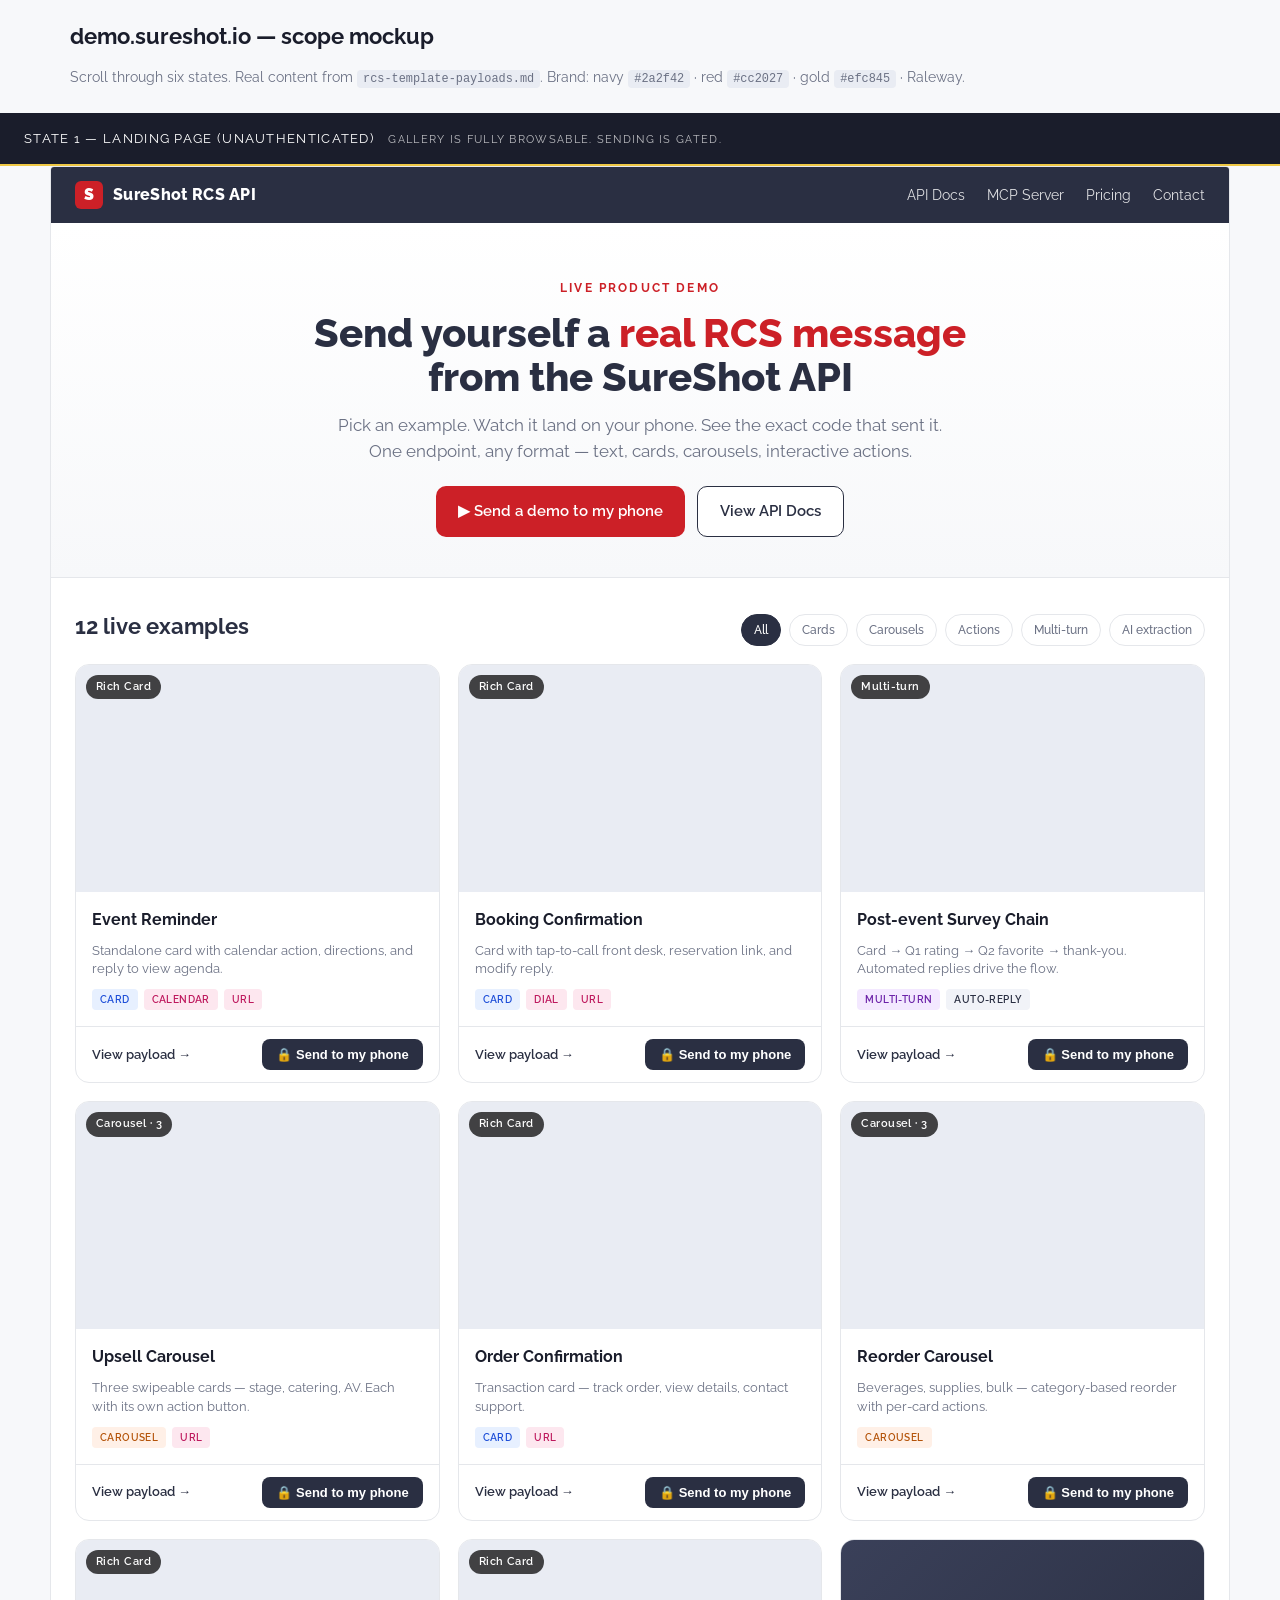
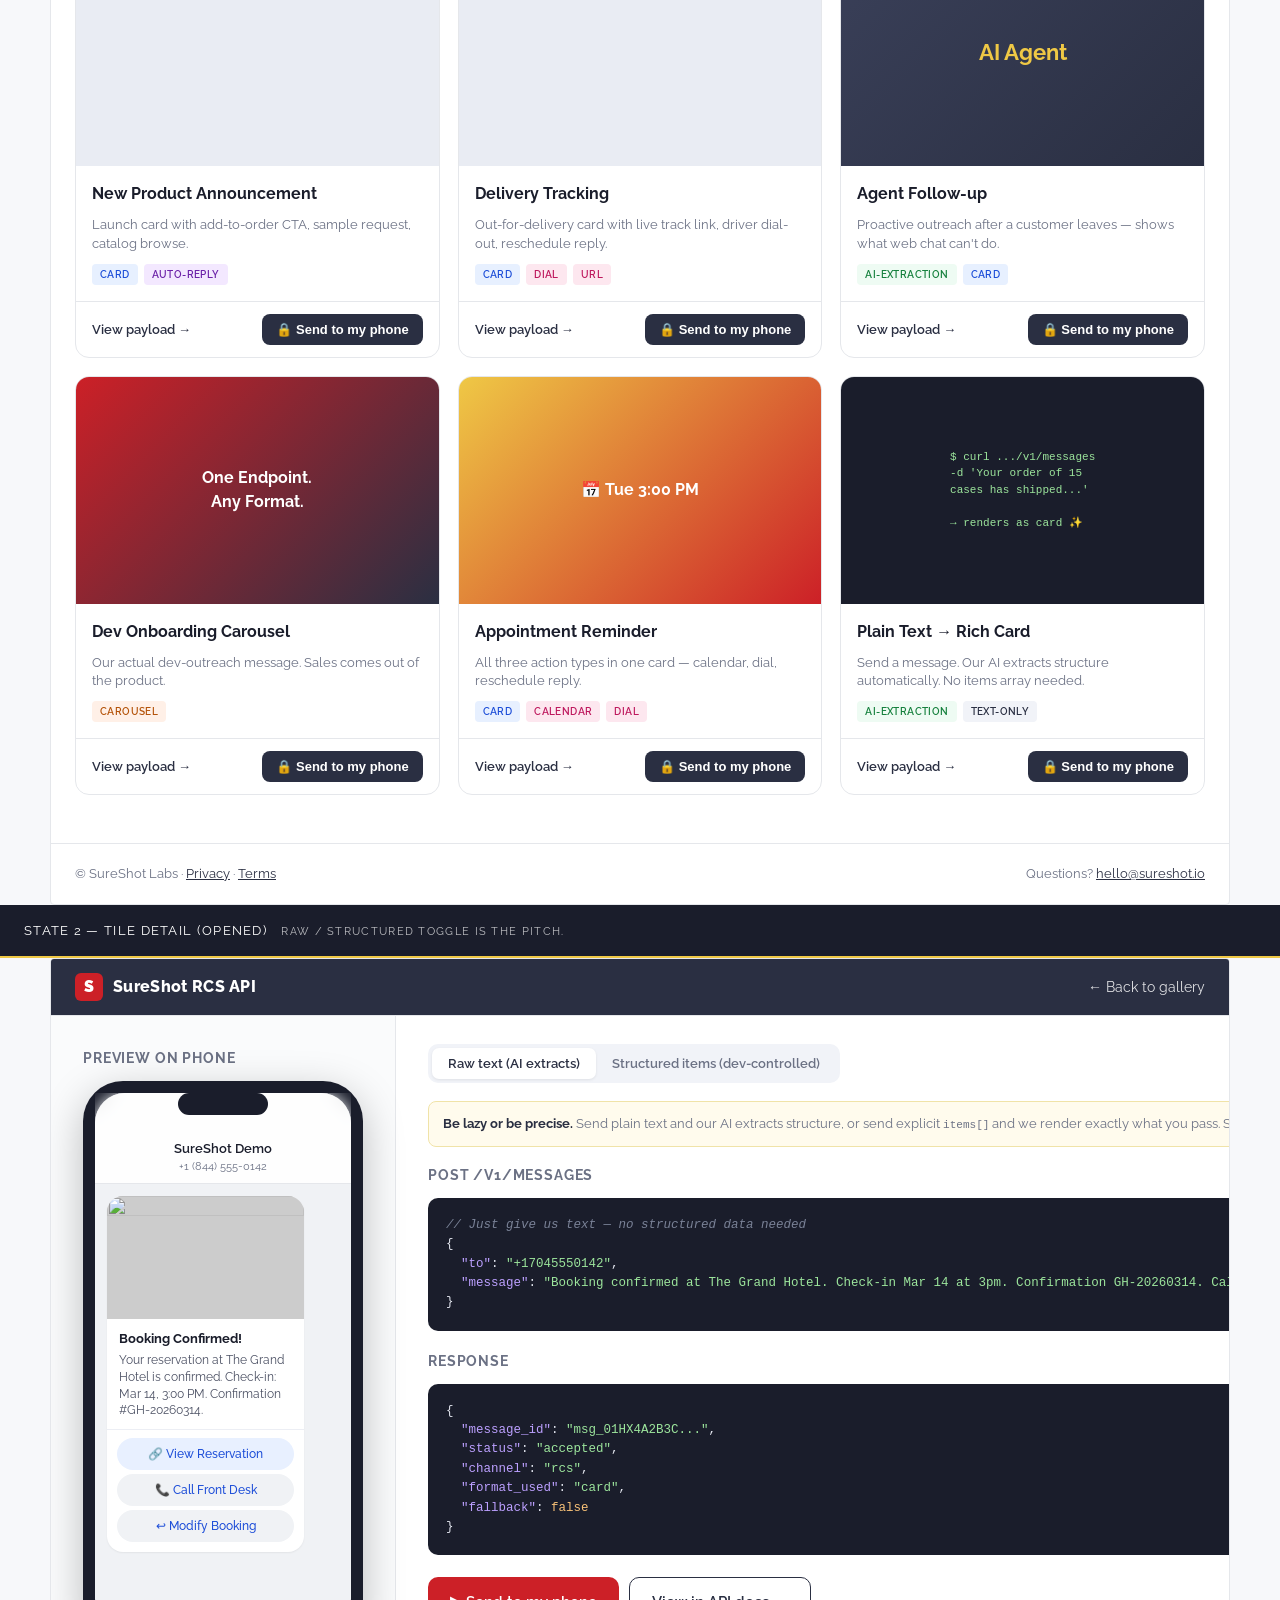
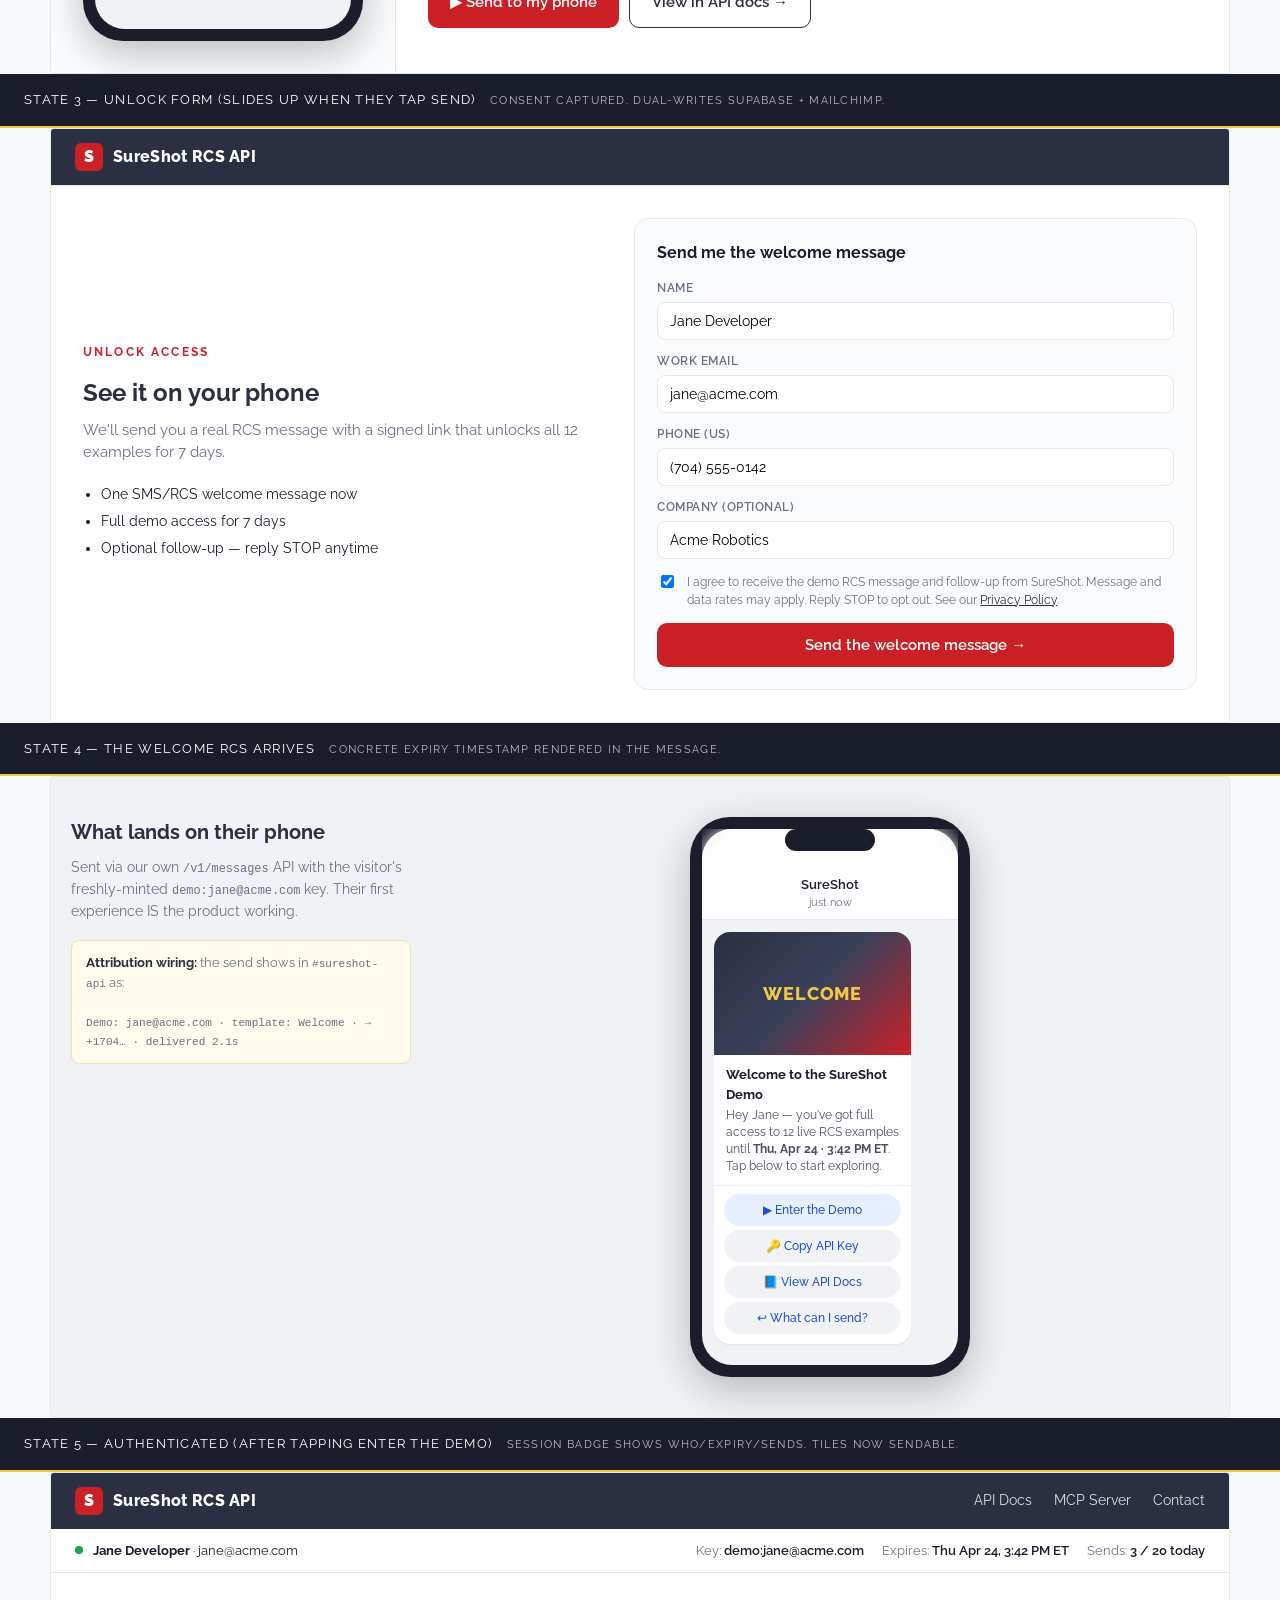
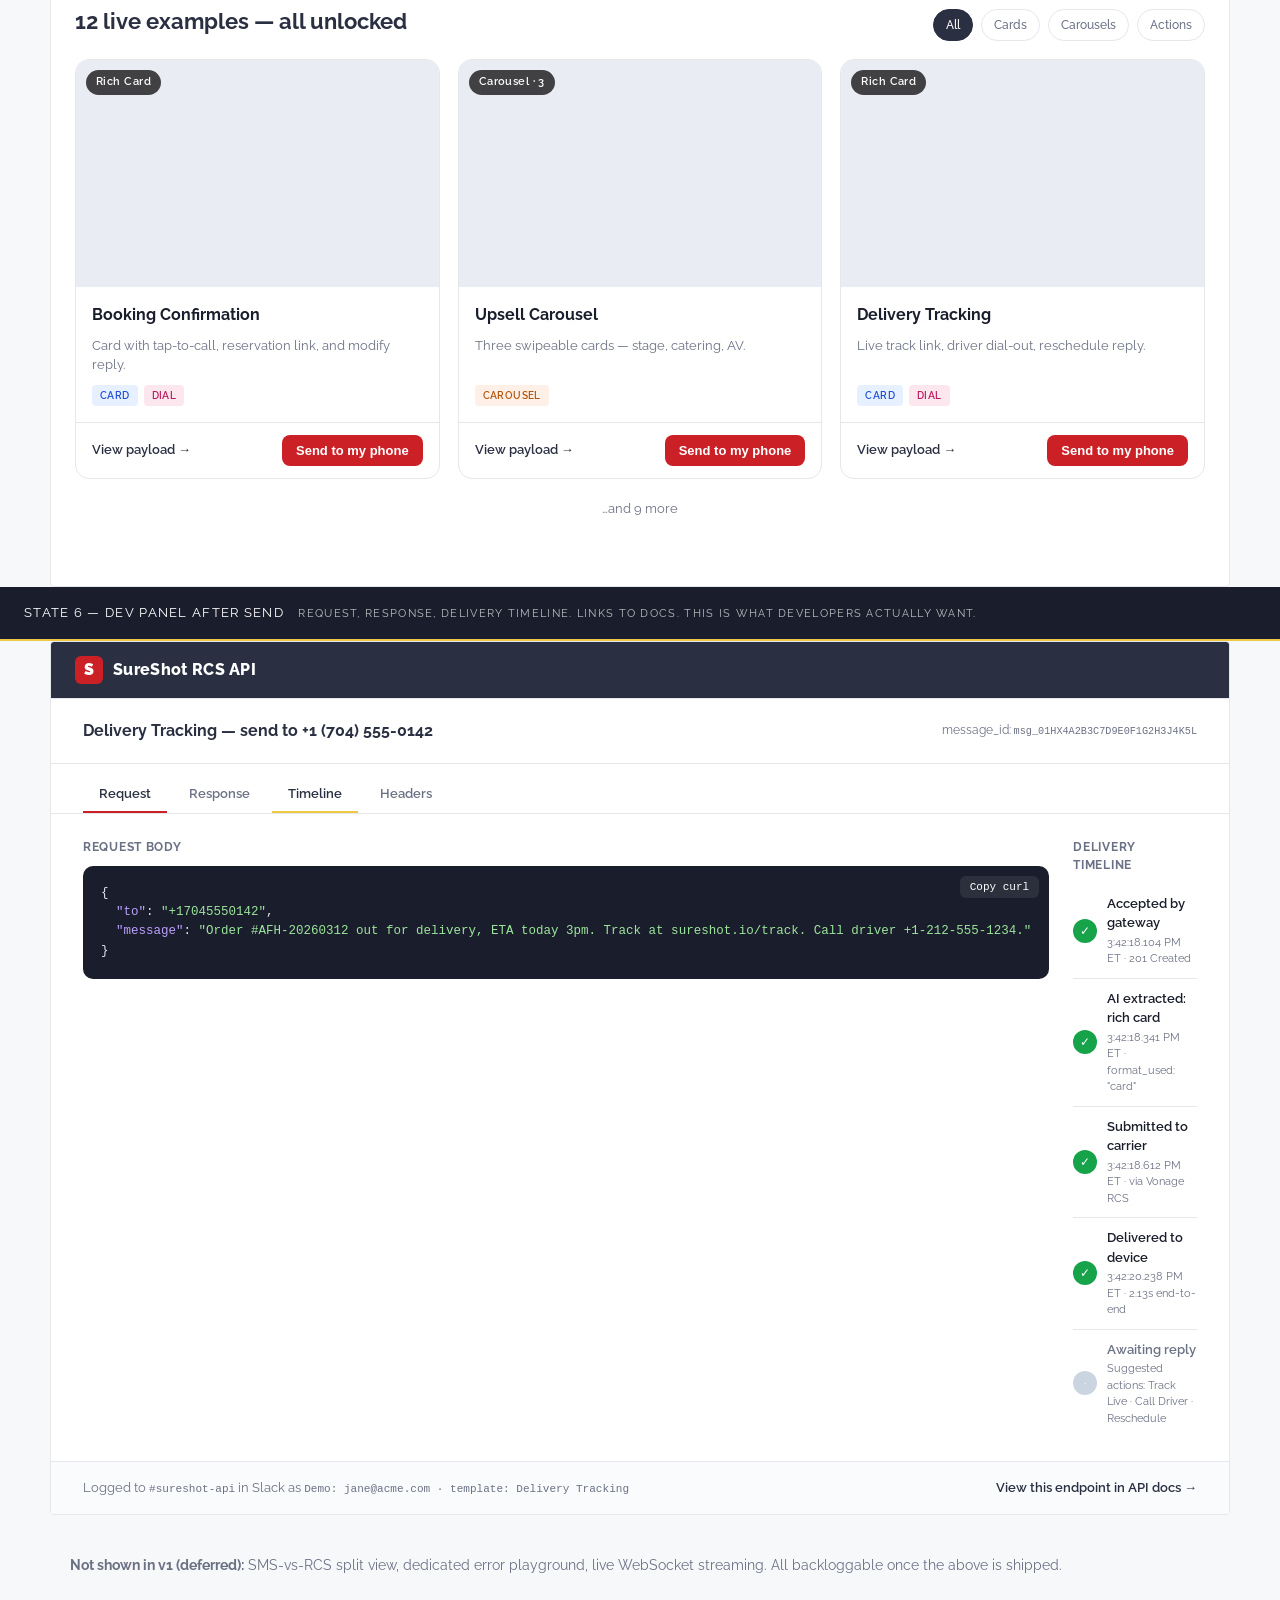
==== index.html @ 506d712d "initial mockup" ====
<!doctype html>
<html lang="en">
<head>
<meta charset="utf-8">
<meta name="viewport" content="width=device-width,initial-scale=1">
<title>demo.sureshot.io — scope mockup</title>
<link href="https://fonts.googleapis.com/css2?family=Raleway:wght@300;400;500;600;700;800&display=swap" rel="stylesheet">
<style>
  :root {
    --navy: #2a2f42;
    --navy-2: #3a4059;
    --red: #cc2027;
    --gold: #efc845;
    --ink: #1a1d2b;
    --muted: #6b7184;
    --line: #e5e7eb;
    --bg: #f7f8fa;
    --card: #fff;
    --radius: 14px;
  }
  *, *::before, *::after { box-sizing: border-box; }
  body { margin:0; font-family:'Raleway',-apple-system,sans-serif; color:var(--ink); background:var(--bg); line-height:1.5; -webkit-font-smoothing:antialiased; }
  a { color: var(--navy); }
  code { font-family: 'SF Mono', Menlo, Consolas, monospace; font-size: 0.85em; }

  /* Scope frame */
  .scope-label {
    background: var(--ink); color: #fff; padding: 16px 24px;
    font-size: 13px; letter-spacing: 0.1em; text-transform: uppercase;
    position: sticky; top: 0; z-index: 100; border-bottom: 2px solid var(--gold);
  }
  .scope-label small { opacity: 0.7; margin-left: 10px; font-weight: 400; }

  /* Mocked product */
  .prod { max-width: 1180px; margin: 0 auto; background: var(--card); border: 1px solid var(--line); border-radius: 4px; overflow: hidden; }
  .prod + .prod { margin-top: 40px; }

  /* Nav */
  nav.topnav {
    background: var(--navy); color: #fff; padding: 14px 24px; display: flex; align-items: center; justify-content: space-between;
  }
  .brand { display:flex; align-items:center; gap:10px; font-weight:800; letter-spacing:0.02em; }
  .brand .mark { width:28px; height:28px; background:var(--red); border-radius:6px; display:grid; place-items:center; color:#fff; font-weight:900; }
  .topnav .links { display:flex; gap:22px; font-size: 14px; }
  .topnav .links a { color:#fff; text-decoration:none; opacity:0.85; }
  .topnav .links a:hover { opacity:1; }

  /* Hero */
  .hero { padding: 56px 32px 40px; text-align: center; background: linear-gradient(180deg,#fff 0,var(--bg) 100%); border-bottom: 1px solid var(--line); }
  .eyebrow { font-size: 12px; letter-spacing: 0.18em; text-transform: uppercase; color: var(--red); font-weight: 700; margin-bottom: 14px; }
  .hero h1 { font-size: 40px; line-height: 1.1; font-weight: 800; margin: 0 0 14px; color: var(--navy); }
  .hero h1 em { color: var(--red); font-style: normal; }
  .hero p { font-size: 17px; color: var(--muted); max-width: 640px; margin: 0 auto 22px; }
  .hero .cta-row { display: flex; gap: 12px; justify-content: center; flex-wrap: wrap; }
  .btn { display:inline-flex; align-items:center; gap:8px; padding: 13px 22px; border-radius: 10px; font-weight: 600; font-size: 15px; text-decoration: none; border: 0; cursor: pointer; font-family: inherit; }
  .btn-primary { background: var(--red); color: #fff; }
  .btn-primary:hover { background: #b81b21; }
  .btn-secondary { background: #fff; color: var(--navy); border: 1.5px solid var(--navy); }
  .btn-gold { background: var(--gold); color: var(--ink); }

  /* Session badge (authed state) */
  .session-bar { background: #fff; border-bottom: 1px solid var(--line); padding: 12px 24px; display: flex; align-items: center; justify-content: space-between; font-size: 13px; }
  .session-bar .who { display: flex; align-items: center; gap: 10px; }
  .session-bar .dot { width: 8px; height: 8px; background: #16a34a; border-radius: 50%; }
  .session-bar .meta { color: var(--muted); display: flex; gap: 18px; }
  .session-bar .meta b { color: var(--ink); font-weight: 600; }

  /* Gallery */
  .gallery-wrap { padding: 32px 24px 48px; }
  .gallery-head { display:flex; justify-content: space-between; align-items: baseline; margin-bottom: 18px; }
  .gallery-head h2 { margin:0; font-size: 22px; color: var(--navy); font-weight: 700; }
  .filters { display:flex; gap:8px; flex-wrap: wrap; }
  .chip { padding: 6px 12px; border: 1px solid var(--line); border-radius: 999px; font-size: 12px; font-weight: 500; color: var(--muted); background: #fff; cursor: pointer; }
  .chip.active { background: var(--navy); color: #fff; border-color: var(--navy); }
  .grid { display: grid; grid-template-columns: repeat(3, 1fr); gap: 18px; }
  @media (max-width: 900px) { .grid { grid-template-columns: repeat(2, 1fr); } }
  @media (max-width: 600px) { .grid { grid-template-columns: 1fr; } .hero h1 { font-size: 30px; } }

  .tile { background: #fff; border: 1px solid var(--line); border-radius: var(--radius); overflow: hidden; display: flex; flex-direction: column; transition: all 0.15s ease; }
  .tile:hover { border-color: var(--navy); transform: translateY(-2px); box-shadow: 0 8px 24px rgba(0,0,0,0.06); }
  .tile .thumb { aspect-ratio: 16/10; background: #e9ecf3 center/cover; position: relative; }
  .tile .thumb .badge { position: absolute; top: 10px; left: 10px; background: rgba(0,0,0,0.72); color: #fff; padding: 4px 10px; border-radius: 999px; font-size: 11px; font-weight: 600; letter-spacing: 0.04em; }
  .tile-body { padding: 16px; display: flex; flex-direction: column; gap: 10px; flex: 1; }
  .tile-body h3 { margin: 0; font-size: 16px; font-weight: 700; color: var(--ink); }
  .tile-body .caption { font-size: 13px; color: var(--muted); line-height: 1.45; }
  .tile-body .tags { display: flex; gap: 6px; flex-wrap: wrap; margin-top: auto; }
  .tag { font-size: 10px; padding: 3px 8px; background: #f1f3f8; color: var(--navy); border-radius: 4px; font-weight: 600; letter-spacing: 0.04em; text-transform: uppercase; }
  .tag.card { background: #e7f0ff; color: #1d4ed8; }
  .tag.carousel { background: #fff0e7; color: #b45309; }
  .tag.action { background: #fde7ef; color: #be185d; }
  .tag.ai { background: #eefbf3; color: #15803d; }
  .tag.multi { background: #f3e8ff; color: #6b21a8; }
  .tile-foot { padding: 12px 16px; border-top: 1px solid var(--line); display: flex; gap: 10px; justify-content: space-between; align-items: center; }
  .tile-foot .send { background: var(--red); color: #fff; padding: 8px 14px; border-radius: 8px; font-size: 13px; font-weight: 600; border: 0; cursor: pointer; }
  .tile-foot .view { font-size: 13px; color: var(--navy); text-decoration: none; font-weight: 600; }
  .tile.locked .tile-foot .send { background: var(--navy); }
  .tile.locked .tile-foot .send::before { content: '🔒 '; }

  /* Section header block (inside prod frames) */
  .section-divider { padding: 24px 32px; background: var(--navy); color: #fff; text-align: center; }
  .section-divider h2 { margin: 0; font-size: 18px; letter-spacing: 0.08em; text-transform: uppercase; font-weight: 700; }

  /* Tile detail: modal layout */
  .detail { display: grid; grid-template-columns: 1.1fr 1fr; gap: 0; background: #fff; border-top: 1px solid var(--line); }
  @media (max-width: 800px) { .detail { grid-template-columns: 1fr; } }
  .detail .preview-col { padding: 32px; border-right: 1px solid var(--line); background: #fafbfc; }
  .detail .code-col { padding: 28px 32px; }
  .toggle-row { display: flex; gap: 0; margin-bottom: 18px; background: #f1f3f8; padding: 4px; border-radius: 10px; width: fit-content; }
  .toggle-row button { background: transparent; border: 0; padding: 8px 16px; font-size: 13px; font-weight: 600; color: var(--muted); border-radius: 7px; cursor: pointer; font-family: inherit; }
  .toggle-row button.on { background: #fff; color: var(--navy); box-shadow: 0 1px 3px rgba(0,0,0,0.08); }
  .detail h3 { font-size: 14px; letter-spacing: 0.06em; text-transform: uppercase; color: var(--muted); margin: 0 0 12px; font-weight: 700; }
  .codeblock { background: var(--ink); color: #e3e6ef; border-radius: 10px; padding: 18px; font-family: 'SF Mono', monospace; font-size: 12.5px; line-height: 1.55; overflow-x: auto; white-space: pre; position: relative; }
  .codeblock .copy { position: absolute; top: 10px; right: 10px; background: rgba(255,255,255,0.08); color: #fff; border: 0; padding: 5px 10px; border-radius: 6px; font-size: 11px; cursor: pointer; font-family: inherit; }
  .codeblock .k { color: #bca0ff; }
  .codeblock .s { color: #9ce59c; }
  .codeblock .c { color: #7a8297; font-style: italic; }
  .codeblock .n { color: #f9c278; }
  .inline-note { font-size: 13px; color: var(--muted); margin: 10px 0 18px; background: #fffbed; border: 1px solid #f0e3a8; border-radius: 8px; padding: 12px 14px; }
  .inline-note b { color: var(--navy); }

  /* Phone mockup */
  .phone { width: 280px; height: 560px; margin: 0 auto; background: #1a1d2b; border-radius: 40px; padding: 12px; box-shadow: 0 12px 40px rgba(0,0,0,0.25); position: relative; }
  .phone .screen { width: 100%; height: 100%; background: #f0f2f5; border-radius: 30px; overflow: hidden; position: relative; }
  .phone .notch { position: absolute; top: 12px; left: 50%; transform: translateX(-50%); width: 90px; height: 22px; background: #1a1d2b; border-radius: 14px; z-index: 2; }
  .phone .msghead { padding: 46px 16px 8px; background: rgba(255,255,255,0.9); backdrop-filter: blur(8px); font-size: 13px; font-weight: 600; color: var(--ink); text-align: center; border-bottom: 1px solid #e5e7eb; }
  .phone .msghead small { display: block; font-weight: 400; color: var(--muted); font-size: 11px; }
  .conv { padding: 12px; display: flex; flex-direction: column; gap: 8px; }
  .bubble-in { max-width: 85%; background: #fff; border-radius: 16px; padding: 0; align-self: flex-start; overflow: hidden; box-shadow: 0 1px 2px rgba(0,0,0,0.06); }
  .bubble-in img { width: 100%; display: block; aspect-ratio: 16/10; object-fit: cover; background: #ccc; }
  .bubble-in .body { padding: 10px 12px; }
  .bubble-in .body .title { font-size: 13px; font-weight: 700; color: var(--ink); margin: 0 0 3px; }
  .bubble-in .body .desc { font-size: 12px; color: #4a4f62; line-height: 1.4; margin: 0; }
  .bubble-in .suggest { display: flex; flex-direction: column; gap: 4px; padding: 8px 10px 10px; border-top: 1px solid #eceef4; }
  .suggest-chip { font-size: 12px; padding: 7px 10px; background: #f0f2f5; border-radius: 16px; text-align: center; color: #1d4ed8; font-weight: 500; }
  .suggest-chip.primary { background: #e8f0ff; }
  .bubble-out { align-self: flex-end; background: #007aff; color: #fff; border-radius: 16px; padding: 8px 12px; font-size: 13px; max-width: 75%; }

  /* Unlock form */
  .unlock { padding: 32px; background: #fff; border-top: 1px solid var(--line); display: grid; grid-template-columns: 1fr 1.1fr; gap: 40px; align-items: center; }
  @media (max-width: 800px) { .unlock { grid-template-columns: 1fr; } }
  .unlock .copy h2 { margin: 0 0 8px; font-size: 24px; color: var(--navy); }
  .unlock .copy p { color: var(--muted); margin: 0 0 20px; font-size: 15px; }
  .unlock .copy ul { padding-left: 18px; font-size: 14px; color: var(--ink); margin: 0; }
  .unlock .copy li { margin: 6px 0; }
  .form { background: #fafbfc; border: 1px solid var(--line); border-radius: var(--radius); padding: 22px; }
  .form h3 { margin: 0 0 14px; font-size: 16px; color: var(--ink); }
  .field { margin-bottom: 12px; }
  .field label { display: block; font-size: 12px; font-weight: 600; color: var(--muted); margin-bottom: 5px; letter-spacing: 0.04em; text-transform: uppercase; }
  .field input { width: 100%; padding: 10px 12px; border: 1px solid var(--line); border-radius: 8px; font-size: 14px; font-family: inherit; }
  .consent { display: flex; gap: 10px; align-items: flex-start; font-size: 12px; color: var(--muted); margin: 14px 0; line-height: 1.5; }
  .consent input { margin-top: 2px; }
  .form .btn-primary { width: 100%; justify-content: center; }

  /* Dev panel */
  .devpanel-wrap { padding: 0; border-top: 1px solid var(--line); background: #fff; }
  .devpanel-head { padding: 20px 32px; border-bottom: 1px solid var(--line); display: flex; justify-content: space-between; align-items: center; }
  .devpanel-head h3 { margin: 0; font-size: 16px; color: var(--navy); }
  .devpanel-tabs { display: flex; gap: 6px; padding: 12px 32px 0; border-bottom: 1px solid var(--line); }
  .devpanel-tabs button { background: transparent; border: 0; padding: 10px 16px; font-size: 13px; font-weight: 600; color: var(--muted); border-bottom: 2px solid transparent; cursor: pointer; font-family: inherit; }
  .devpanel-tabs button.on { color: var(--navy); border-bottom-color: var(--red); }
  .devpanel-body { padding: 24px 32px; display: grid; grid-template-columns: 1fr 1fr; gap: 24px; }
  @media (max-width: 800px) { .devpanel-body { grid-template-columns: 1fr; } }
  .timeline { list-style: none; padding: 0; margin: 0; }
  .timeline li { display: flex; gap: 10px; padding: 10px 0; border-bottom: 1px solid var(--line); font-size: 13px; align-items: center; }
  .timeline li:last-child { border-bottom: 0; }
  .step-icon { width: 24px; height: 24px; border-radius: 50%; display: grid; place-items: center; font-size: 12px; color: #fff; flex-shrink: 0; }
  .step-icon.done { background: #16a34a; }
  .step-icon.pending { background: #cbd5e1; }
  .timeline .step-meta { flex: 1; }
  .timeline .step-meta b { font-weight: 600; color: var(--ink); }
  .timeline .step-meta small { color: var(--muted); display: block; font-size: 11px; margin-top: 2px; }

  /* Footer */
  footer.prod-footer { padding: 20px 24px; border-top: 1px solid var(--line); color: var(--muted); font-size: 13px; display: flex; justify-content: space-between; flex-wrap: wrap; gap: 12px; }

  /* Notes at top */
  .doc-head { max-width: 1180px; margin: 20px auto 24px; padding: 0 20px; font-size: 14px; color: var(--muted); }
  .doc-head h1 { color: var(--ink); font-size: 22px; margin: 0 0 6px; }
  .doc-head code { background: #e9ecf3; padding: 2px 6px; border-radius: 4px; }
  body { padding-bottom: 60px; }
</style>
</head>
<body>

<div class="doc-head">
  <h1>demo.sureshot.io — scope mockup</h1>
  <p>Scroll through six states. Real content from <code>rcs-template-payloads.md</code>. Brand: navy <code>#2a2f42</code> · red <code>#cc2027</code> · gold <code>#efc845</code> · Raleway.</p>
</div>

<!-- ================= STATE 1: LANDING (unauthed) ================= -->
<div class="scope-label">State 1 — Landing page (unauthenticated) <small>Gallery is fully browsable. Sending is gated.</small></div>
<div class="prod">
  <nav class="topnav">
    <div class="brand"><span class="mark">S</span> SureShot RCS API</div>
    <div class="links">
      <a href="#">API Docs</a>
      <a href="#">MCP Server</a>
      <a href="#">Pricing</a>
      <a href="#">Contact</a>
    </div>
  </nav>

  <section class="hero">
    <div class="eyebrow">Live product demo</div>
    <h1>Send yourself a <em>real RCS message</em><br>from the SureShot API</h1>
    <p>Pick an example. Watch it land on your phone. See the exact code that sent it. One endpoint, any format — text, cards, carousels, interactive actions.</p>
    <div class="cta-row">
      <a class="btn btn-primary" href="#">▶ Send a demo to my phone</a>
      <a class="btn btn-secondary" href="#">View API Docs</a>
    </div>
  </section>

  <div class="gallery-wrap">
    <div class="gallery-head">
      <h2>12 live examples</h2>
      <div class="filters">
        <span class="chip active">All</span>
        <span class="chip">Cards</span>
        <span class="chip">Carousels</span>
        <span class="chip">Actions</span>
        <span class="chip">Multi-turn</span>
        <span class="chip">AI extraction</span>
      </div>
    </div>

    <div class="grid">
      <!-- 1 Event Reminder -->
      <div class="tile locked">
        <div class="thumb" style="background-image:url('https://sureshot-assets.nyc3.cdn.digitaloceanspaces.com/rcs/events/event-venue-v3.jpg')"><span class="badge">Rich Card</span></div>
        <div class="tile-body">
          <h3>Event Reminder</h3>
          <div class="caption">Standalone card with calendar action, directions, and reply to view agenda.</div>
          <div class="tags"><span class="tag card">card</span><span class="tag action">calendar</span><span class="tag action">url</span></div>
        </div>
        <div class="tile-foot"><a class="view" href="#">View payload →</a><button class="send">Send to my phone</button></div>
      </div>
      <!-- 2 Booking -->
      <div class="tile locked">
        <div class="thumb" style="background-image:url('https://sureshot-assets.nyc3.cdn.digitaloceanspaces.com/rcs/events/booking-venue-v3.jpg')"><span class="badge">Rich Card</span></div>
        <div class="tile-body">
          <h3>Booking Confirmation</h3>
          <div class="caption">Card with tap-to-call front desk, reservation link, and modify reply.</div>
          <div class="tags"><span class="tag card">card</span><span class="tag action">dial</span><span class="tag action">url</span></div>
        </div>
        <div class="tile-foot"><a class="view" href="#">View payload →</a><button class="send">Send to my phone</button></div>
      </div>
      <!-- 3 Multi-turn survey -->
      <div class="tile locked">
        <div class="thumb" style="background-image:url('https://sureshot-assets.nyc3.cdn.digitaloceanspaces.com/rcs/events/audience-v3.jpg')"><span class="badge">Multi-turn</span></div>
        <div class="tile-body">
          <h3>Post-event Survey Chain</h3>
          <div class="caption">Card → Q1 rating → Q2 favorite → thank-you. Automated replies drive the flow.</div>
          <div class="tags"><span class="tag multi">multi-turn</span><span class="tag">auto-reply</span></div>
        </div>
        <div class="tile-foot"><a class="view" href="#">View payload →</a><button class="send">Send to my phone</button></div>
      </div>
      <!-- 4 Upsell -->
      <div class="tile locked">
        <div class="thumb" style="background-image:url('https://sureshot-assets.nyc3.cdn.digitaloceanspaces.com/rcs/events/stage-production-v3.jpg')"><span class="badge">Carousel · 3</span></div>
        <div class="tile-body">
          <h3>Upsell Carousel</h3>
          <div class="caption">Three swipeable cards — stage, catering, AV. Each with its own action button.</div>
          <div class="tags"><span class="tag carousel">carousel</span><span class="tag action">url</span></div>
        </div>
        <div class="tile-foot"><a class="view" href="#">View payload →</a><button class="send">Send to my phone</button></div>
      </div>
      <!-- 5 Order confirm -->
      <div class="tile locked">
        <div class="thumb" style="background-image:url('https://sureshot-assets.nyc3.cdn.digitaloceanspaces.com/rcs/ecommerce/order-confirm-v3.jpg')"><span class="badge">Rich Card</span></div>
        <div class="tile-body">
          <h3>Order Confirmation</h3>
          <div class="caption">Transaction card — track order, view details, contact support.</div>
          <div class="tags"><span class="tag card">card</span><span class="tag action">url</span></div>
        </div>
        <div class="tile-foot"><a class="view" href="#">View payload →</a><button class="send">Send to my phone</button></div>
      </div>
      <!-- 6 Reorder -->
      <div class="tile locked">
        <div class="thumb" style="background-image:url('https://sureshot-assets.nyc3.cdn.digitaloceanspaces.com/rcs/ecommerce/generic-warehouse-v3.jpg')"><span class="badge">Carousel · 3</span></div>
        <div class="tile-body">
          <h3>Reorder Carousel</h3>
          <div class="caption">Beverages, supplies, bulk — category-based reorder with per-card actions.</div>
          <div class="tags"><span class="tag carousel">carousel</span></div>
        </div>
        <div class="tile-foot"><a class="view" href="#">View payload →</a><button class="send">Send to my phone</button></div>
      </div>
      <!-- 7 New product -->
      <div class="tile locked">
        <div class="thumb" style="background-image:url('https://sureshot-assets.nyc3.cdn.digitaloceanspaces.com/rcs/ecommerce/new-product-v3.jpg')"><span class="badge">Rich Card</span></div>
        <div class="tile-body">
          <h3>New Product Announcement</h3>
          <div class="caption">Launch card with add-to-order CTA, sample request, catalog browse.</div>
          <div class="tags"><span class="tag card">card</span><span class="tag multi">auto-reply</span></div>
        </div>
        <div class="tile-foot"><a class="view" href="#">View payload →</a><button class="send">Send to my phone</button></div>
      </div>
      <!-- 8 Delivery -->
      <div class="tile locked">
        <div class="thumb" style="background-image:url('https://sureshot-assets.nyc3.cdn.digitaloceanspaces.com/rcs/ecommerce/delivery-v3.jpg')"><span class="badge">Rich Card</span></div>
        <div class="tile-body">
          <h3>Delivery Tracking</h3>
          <div class="caption">Out-for-delivery card with live track link, driver dial-out, reschedule reply.</div>
          <div class="tags"><span class="tag card">card</span><span class="tag action">dial</span><span class="tag action">url</span></div>
        </div>
        <div class="tile-foot"><a class="view" href="#">View payload →</a><button class="send">Send to my phone</button></div>
      </div>
      <!-- 9 Agent follow-up -->
      <div class="tile locked">
        <div class="thumb" style="background:linear-gradient(135deg,#3a4059,#2a2f42);display:flex;align-items:center;justify-content:center;color:#efc845;font-weight:700;font-size:22px;">AI Agent</div>
        <div class="tile-body">
          <h3>Agent Follow-up</h3>
          <div class="caption">Proactive outreach after a customer leaves — shows what web chat can't do.</div>
          <div class="tags"><span class="tag ai">ai-extraction</span><span class="tag card">card</span></div>
        </div>
        <div class="tile-foot"><a class="view" href="#">View payload →</a><button class="send">Send to my phone</button></div>
      </div>
      <!-- 10 Dev onboarding -->
      <div class="tile locked">
        <div class="thumb" style="background:linear-gradient(135deg,#cc2027,#2a2f42);display:flex;align-items:center;justify-content:center;color:#fff;font-weight:700;font-size:16px;text-align:center;padding:0 20px;">One Endpoint.<br>Any Format.</div>
        <div class="tile-body">
          <h3>Dev Onboarding Carousel</h3>
          <div class="caption">Our actual dev-outreach message. Sales comes out of the product.</div>
          <div class="tags"><span class="tag carousel">carousel</span></div>
        </div>
        <div class="tile-foot"><a class="view" href="#">View payload →</a><button class="send">Send to my phone</button></div>
      </div>
      <!-- 11 Appointment -->
      <div class="tile locked">
        <div class="thumb" style="background:linear-gradient(135deg,#efc845,#cc2027);display:flex;align-items:center;justify-content:center;color:#fff;font-weight:700;font-size:16px;">📅 Tue 3:00 PM</div>
        <div class="tile-body">
          <h3>Appointment Reminder</h3>
          <div class="caption">All three action types in one card — calendar, dial, reschedule reply.</div>
          <div class="tags"><span class="tag card">card</span><span class="tag action">calendar</span><span class="tag action">dial</span></div>
        </div>
        <div class="tile-foot"><a class="view" href="#">View payload →</a><button class="send">Send to my phone</button></div>
      </div>
      <!-- 12 Raw text -->
      <div class="tile locked">
        <div class="thumb" style="background:#1a1d2b;display:flex;align-items:center;justify-content:center;color:#9ce59c;font-family:'SF Mono',monospace;font-size:11px;padding:20px;text-align:left;">$ curl .../v1/messages<br>  -d 'Your order of 15<br>  cases has shipped...'<br><br>→ renders as card ✨</div>
        <div class="tile-body">
          <h3>Plain Text → Rich Card</h3>
          <div class="caption">Send a message. Our AI extracts structure automatically. No items array needed.</div>
          <div class="tags"><span class="tag ai">ai-extraction</span><span class="tag">text-only</span></div>
        </div>
        <div class="tile-foot"><a class="view" href="#">View payload →</a><button class="send">Send to my phone</button></div>
      </div>
    </div>
  </div>

  <footer class="prod-footer">
    <span>© SureShot Labs · <a href="#">Privacy</a> · <a href="#">Terms</a></span>
    <span>Questions? <a href="mailto:hello@sureshot.io">hello@sureshot.io</a></span>
  </footer>
</div>

<!-- ================= STATE 2: TILE DETAIL ================= -->
<div class="scope-label">State 2 — Tile detail (opened) <small>Raw / Structured toggle is the pitch.</small></div>
<div class="prod">
  <nav class="topnav"><div class="brand"><span class="mark">S</span> SureShot RCS API</div><div class="links"><a href="#">← Back to gallery</a></div></nav>

  <div class="detail">
    <div class="preview-col">
      <h3>Preview on phone</h3>
      <div class="phone">
        <div class="notch"></div>
        <div class="screen">
          <div class="msghead">SureShot Demo<small>+1 (844) 555-0142</small></div>
          <div class="conv">
            <div class="bubble-in">
              <img src="https://sureshot-assets.nyc3.cdn.digitaloceanspaces.com/rcs/events/booking-venue-v3.jpg" alt="">
              <div class="body">
                <div class="title">Booking Confirmed!</div>
                <p class="desc">Your reservation at The Grand Hotel is confirmed. Check-in: Mar 14, 3:00 PM. Confirmation #GH-20260314.</p>
              </div>
              <div class="suggest">
                <div class="suggest-chip primary">🔗 View Reservation</div>
                <div class="suggest-chip">📞 Call Front Desk</div>
                <div class="suggest-chip">↩ Modify Booking</div>
              </div>
            </div>
          </div>
        </div>
      </div>
    </div>
    <div class="code-col">
      <div class="toggle-row">
        <button class="on">Raw text (AI extracts)</button>
        <button>Structured items (dev-controlled)</button>
      </div>
      <div class="inline-note"><b>Be lazy or be precise.</b> Send plain text and our AI extracts structure, or send explicit <code>items[]</code> and we render exactly what you pass. Same API, two paths.</div>
      <h3>POST /v1/messages</h3>
      <div class="codeblock"><button class="copy">Copy</button><span class="c">// Just give us text — no structured data needed</span>
{
  <span class="k">"to"</span>: <span class="s">"+17045550142"</span>,
  <span class="k">"message"</span>: <span class="s">"Booking confirmed at The Grand Hotel. Check-in Mar 14 at 3pm. Confirmation GH-20260314. Call front desk at +1-212-555-1234 to modify."</span>
}</div>

      <h3 style="margin-top:20px">Response</h3>
      <div class="codeblock">{
  <span class="k">"message_id"</span>: <span class="s">"msg_01HX4A2B3C..."</span>,
  <span class="k">"status"</span>: <span class="s">"accepted"</span>,
  <span class="k">"channel"</span>: <span class="s">"rcs"</span>,
  <span class="k">"format_used"</span>: <span class="s">"card"</span>,
  <span class="k">"fallback"</span>: <span class="n">false</span>
}</div>

      <div style="margin-top:22px;display:flex;gap:10px;flex-wrap:wrap">
        <a class="btn btn-primary" href="#">▶ Send to my phone</a>
        <a class="btn btn-secondary" href="#">View in API docs →</a>
      </div>
    </div>
  </div>
</div>

<!-- ================= STATE 3: UNLOCK FORM ================= -->
<div class="scope-label">State 3 — Unlock form (slides up when they tap Send) <small>Consent captured. Dual-writes Supabase + Mailchimp.</small></div>
<div class="prod">
  <nav class="topnav"><div class="brand"><span class="mark">S</span> SureShot RCS API</div></nav>

  <div class="unlock">
    <div class="copy">
      <div class="eyebrow">Unlock access</div>
      <h2>See it on your phone</h2>
      <p>We'll send you a real RCS message with a signed link that unlocks all 12 examples for 7 days.</p>
      <ul>
        <li>One SMS/RCS welcome message now</li>
        <li>Full demo access for 7 days</li>
        <li>Optional follow-up — reply STOP anytime</li>
      </ul>
    </div>
    <form class="form">
      <h3>Send me the welcome message</h3>
      <div class="field"><label>Name</label><input type="text" value="Jane Developer"></div>
      <div class="field"><label>Work email</label><input type="email" value="jane@acme.com"></div>
      <div class="field"><label>Phone (US)</label><input type="tel" value="(704) 555-0142"></div>
      <div class="field"><label>Company (optional)</label><input type="text" value="Acme Robotics"></div>
      <label class="consent">
        <input type="checkbox" checked>
        <span>I agree to receive the demo RCS message and follow-up from SureShot. Message and data rates may apply. Reply STOP to opt out. See our <a href="#">Privacy Policy</a>.</span>
      </label>
      <button type="button" class="btn btn-primary">Send the welcome message →</button>
    </form>
  </div>
</div>

<!-- ================= STATE 4: RCS WELCOME CARD ON PHONE ================= -->
<div class="scope-label">State 4 — The welcome RCS arrives <small>Concrete expiry timestamp rendered in the message.</small></div>
<div class="prod" style="padding: 40px 20px; background: #f0f2f5; display: flex; gap: 40px; justify-content: center; align-items: flex-start; flex-wrap: wrap;">
  <div style="max-width: 340px;">
    <h2 style="color:var(--navy);font-size:20px;margin:0 0 10px;">What lands on their phone</h2>
    <p style="color:var(--muted);font-size:14px;margin:0 0 18px;">Sent via our own <code>/v1/messages</code> API with the visitor's freshly-minted <code>demo:jane@acme.com</code> key. Their first experience IS the product working.</p>
    <div class="inline-note" style="margin:0"><b>Attribution wiring:</b> the send shows in <code>#sureshot-api</code> as:<br><br><code>Demo: jane@acme.com · template: Welcome · → +1704… · delivered 2.1s</code></div>
  </div>
  <div class="phone">
    <div class="notch"></div>
    <div class="screen">
      <div class="msghead">SureShot<small>just now</small></div>
      <div class="conv">
        <div class="bubble-in">
          <div style="background:linear-gradient(135deg,#2a2f42 0%,#3a4059 50%,#cc2027 100%);aspect-ratio:16/10;display:flex;align-items:center;justify-content:center;color:#efc845;font-weight:800;font-size:18px;letter-spacing:0.05em;">WELCOME</div>
          <div class="body">
            <div class="title">Welcome to the SureShot Demo</div>
            <p class="desc">Hey Jane — you've got full access to 12 live RCS examples until <b>Thu, Apr 24 · 3:42 PM ET</b>. Tap below to start exploring.</p>
          </div>
          <div class="suggest">
            <div class="suggest-chip primary">▶ Enter the Demo</div>
            <div class="suggest-chip">🔑 Copy API Key</div>
            <div class="suggest-chip">📘 View API Docs</div>
            <div class="suggest-chip">↩ What can I send?</div>
          </div>
        </div>
      </div>
    </div>
  </div>
</div>

<!-- ================= STATE 5: AUTHED GALLERY ================= -->
<div class="scope-label">State 5 — Authenticated (after tapping Enter the Demo) <small>Session badge shows who/expiry/sends. Tiles now sendable.</small></div>
<div class="prod">
  <nav class="topnav">
    <div class="brand"><span class="mark">S</span> SureShot RCS API</div>
    <div class="links"><a href="#">API Docs</a><a href="#">MCP Server</a><a href="#">Contact</a></div>
  </nav>
  <div class="session-bar">
    <div class="who"><span class="dot"></span><span><b>Jane Developer</b> · jane@acme.com</span></div>
    <div class="meta">
      <span>Key: <b>demo:jane@acme.com</b></span>
      <span>Expires: <b>Thu Apr 24, 3:42 PM ET</b></span>
      <span>Sends: <b>3 / 20 today</b></span>
    </div>
  </div>
  <div class="gallery-wrap">
    <div class="gallery-head"><h2>12 live examples — all unlocked</h2><div class="filters"><span class="chip active">All</span><span class="chip">Cards</span><span class="chip">Carousels</span><span class="chip">Actions</span></div></div>
    <div class="grid">
      <div class="tile">
        <div class="thumb" style="background-image:url('https://sureshot-assets.nyc3.cdn.digitaloceanspaces.com/rcs/events/booking-venue-v3.jpg')"><span class="badge">Rich Card</span></div>
        <div class="tile-body"><h3>Booking Confirmation</h3><div class="caption">Card with tap-to-call, reservation link, and modify reply.</div><div class="tags"><span class="tag card">card</span><span class="tag action">dial</span></div></div>
        <div class="tile-foot"><a class="view" href="#">View payload →</a><button class="send">Send to my phone</button></div>
      </div>
      <div class="tile">
        <div class="thumb" style="background-image:url('https://sureshot-assets.nyc3.cdn.digitaloceanspaces.com/rcs/events/stage-production-v3.jpg')"><span class="badge">Carousel · 3</span></div>
        <div class="tile-body"><h3>Upsell Carousel</h3><div class="caption">Three swipeable cards — stage, catering, AV.</div><div class="tags"><span class="tag carousel">carousel</span></div></div>
        <div class="tile-foot"><a class="view" href="#">View payload →</a><button class="send">Send to my phone</button></div>
      </div>
      <div class="tile">
        <div class="thumb" style="background-image:url('https://sureshot-assets.nyc3.cdn.digitaloceanspaces.com/rcs/ecommerce/delivery-v3.jpg')"><span class="badge">Rich Card</span></div>
        <div class="tile-body"><h3>Delivery Tracking</h3><div class="caption">Live track link, driver dial-out, reschedule reply.</div><div class="tags"><span class="tag card">card</span><span class="tag action">dial</span></div></div>
        <div class="tile-foot"><a class="view" href="#">View payload →</a><button class="send">Send to my phone</button></div>
      </div>
    </div>
    <div style="text-align:center;padding:20px;color:var(--muted);font-size:13px;">…and 9 more</div>
  </div>
</div>

<!-- ================= STATE 6: DEV PANEL AFTER SEND ================= -->
<div class="scope-label">State 6 — Dev panel after send <small>Request, response, delivery timeline. Links to docs. This is what developers actually want.</small></div>
<div class="prod">
  <nav class="topnav"><div class="brand"><span class="mark">S</span> SureShot RCS API</div></nav>

  <div class="devpanel-wrap">
    <div class="devpanel-head">
      <h3>Delivery Tracking — send to +1 (704) 555-0142</h3>
      <span style="font-size:12px;color:var(--muted)">message_id: <code>msg_01HX4A2B3C7D9E0F1G2H3J4K5L</code></span>
    </div>
    <div class="devpanel-tabs">
      <button class="on">Request</button>
      <button>Response</button>
      <button class="on" style="border-bottom-color:var(--gold)">Timeline</button>
      <button>Headers</button>
    </div>
    <div class="devpanel-body">
      <div>
        <h3 style="font-size:12px;color:var(--muted);text-transform:uppercase;letter-spacing:0.06em;margin:0 0 10px">Request body</h3>
        <div class="codeblock"><button class="copy">Copy curl</button>{
  <span class="k">"to"</span>: <span class="s">"+17045550142"</span>,
  <span class="k">"message"</span>: <span class="s">"Order #AFH-20260312 out for delivery, ETA today 3pm. Track at sureshot.io/track. Call driver +1-212-555-1234."</span>
}</div>
      </div>
      <div>
        <h3 style="font-size:12px;color:var(--muted);text-transform:uppercase;letter-spacing:0.06em;margin:0 0 10px">Delivery timeline</h3>
        <ul class="timeline">
          <li><span class="step-icon done">✓</span><div class="step-meta"><b>Accepted by gateway</b><small>3:42:18.104 PM ET · 201 Created</small></div></li>
          <li><span class="step-icon done">✓</span><div class="step-meta"><b>AI extracted: rich card</b><small>3:42:18.341 PM ET · format_used: "card"</small></div></li>
          <li><span class="step-icon done">✓</span><div class="step-meta"><b>Submitted to carrier</b><small>3:42:18.612 PM ET · via Vonage RCS</small></div></li>
          <li><span class="step-icon done">✓</span><div class="step-meta"><b>Delivered to device</b><small>3:42:20.238 PM ET · 2.13s end-to-end</small></div></li>
          <li><span class="step-icon pending">·</span><div class="step-meta"><b style="color:var(--muted)">Awaiting reply</b><small>Suggested actions: Track Live · Call Driver · Reschedule</small></div></li>
        </ul>
      </div>
    </div>
    <div style="padding:16px 32px;border-top:1px solid var(--line);background:#fafbfc;display:flex;justify-content:space-between;align-items:center;font-size:13px;">
      <span style="color:var(--muted)">Logged to <code>#sureshot-api</code> in Slack as <code>Demo: jane@acme.com · template: Delivery Tracking</code></span>
      <a href="#" style="color:var(--navy);font-weight:600;text-decoration:none">View this endpoint in API docs →</a>
    </div>
  </div>
</div>

<div class="doc-head" style="margin-top:40px">
  <p><b>Not shown in v1 (deferred):</b> SMS-vs-RCS split view, dedicated error playground, live WebSocket streaming. All backloggable once the above is shipped.</p>
</div>

</body>
</html>
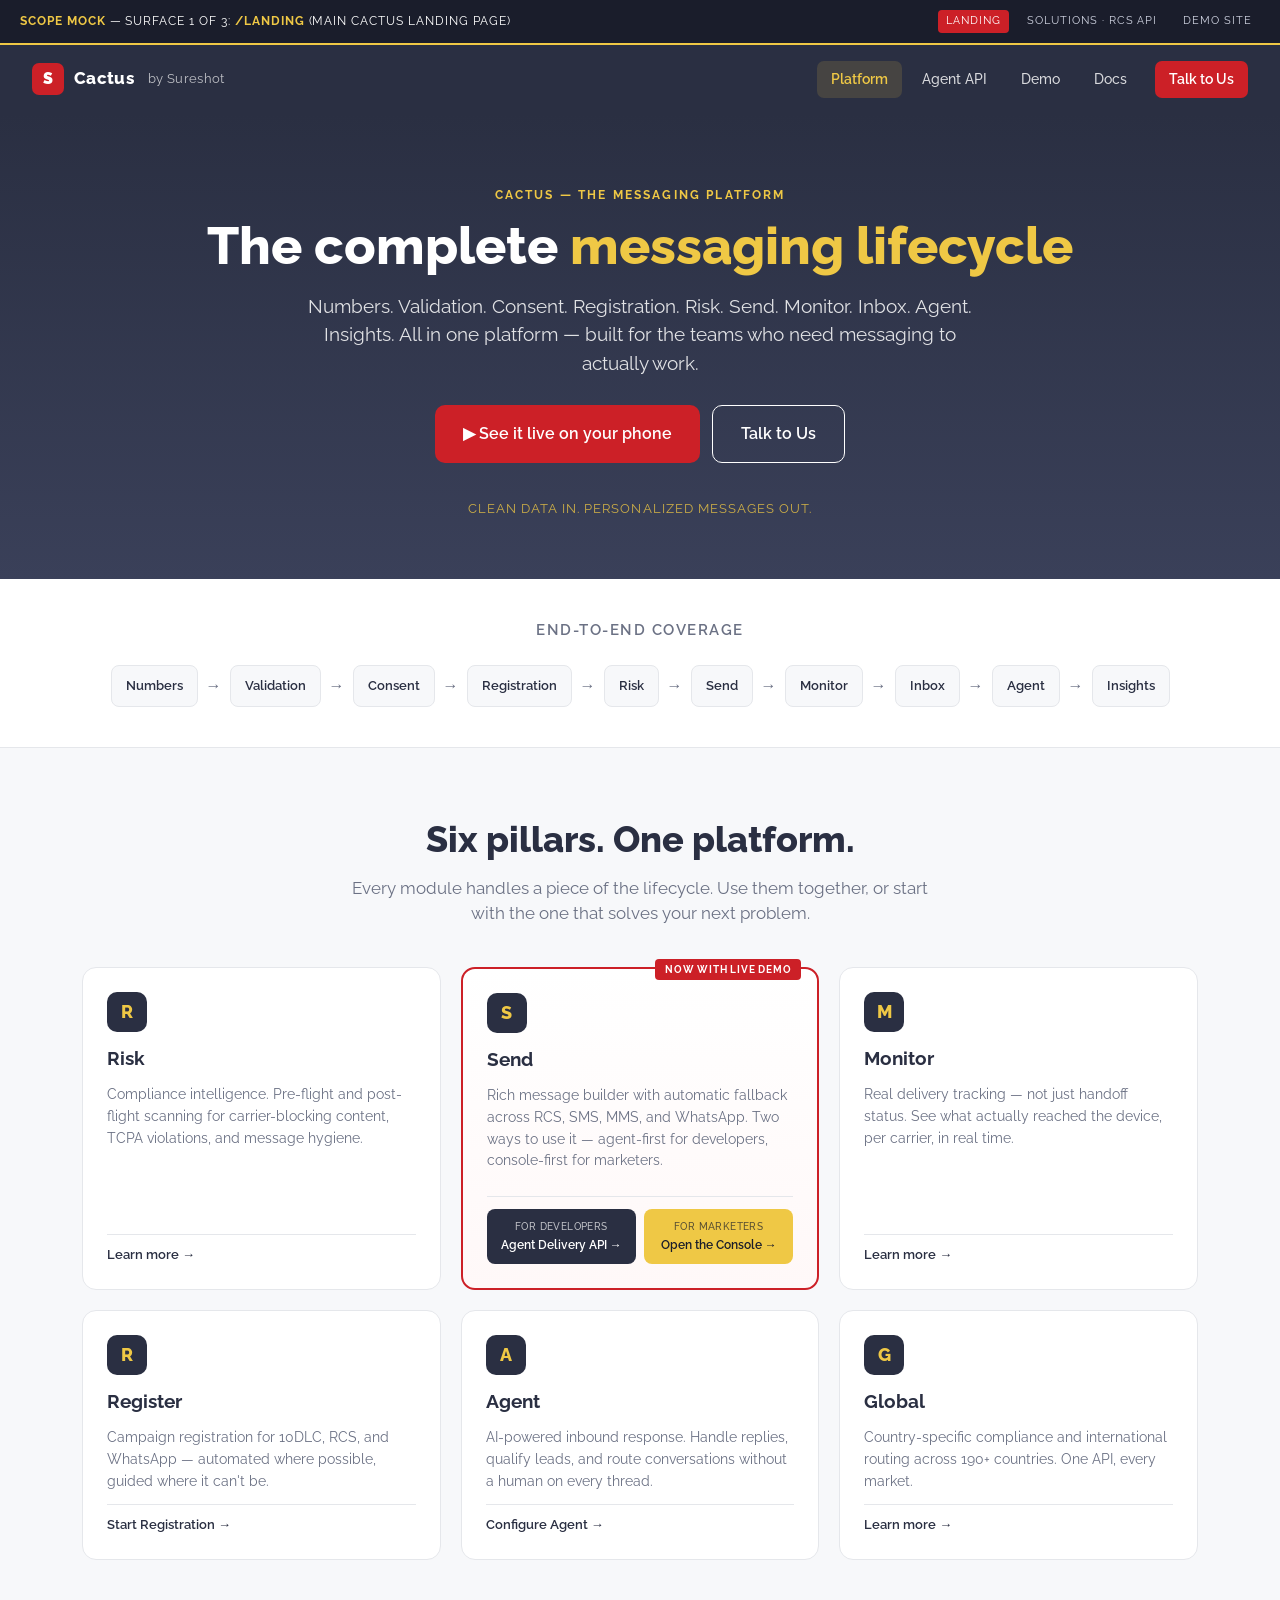
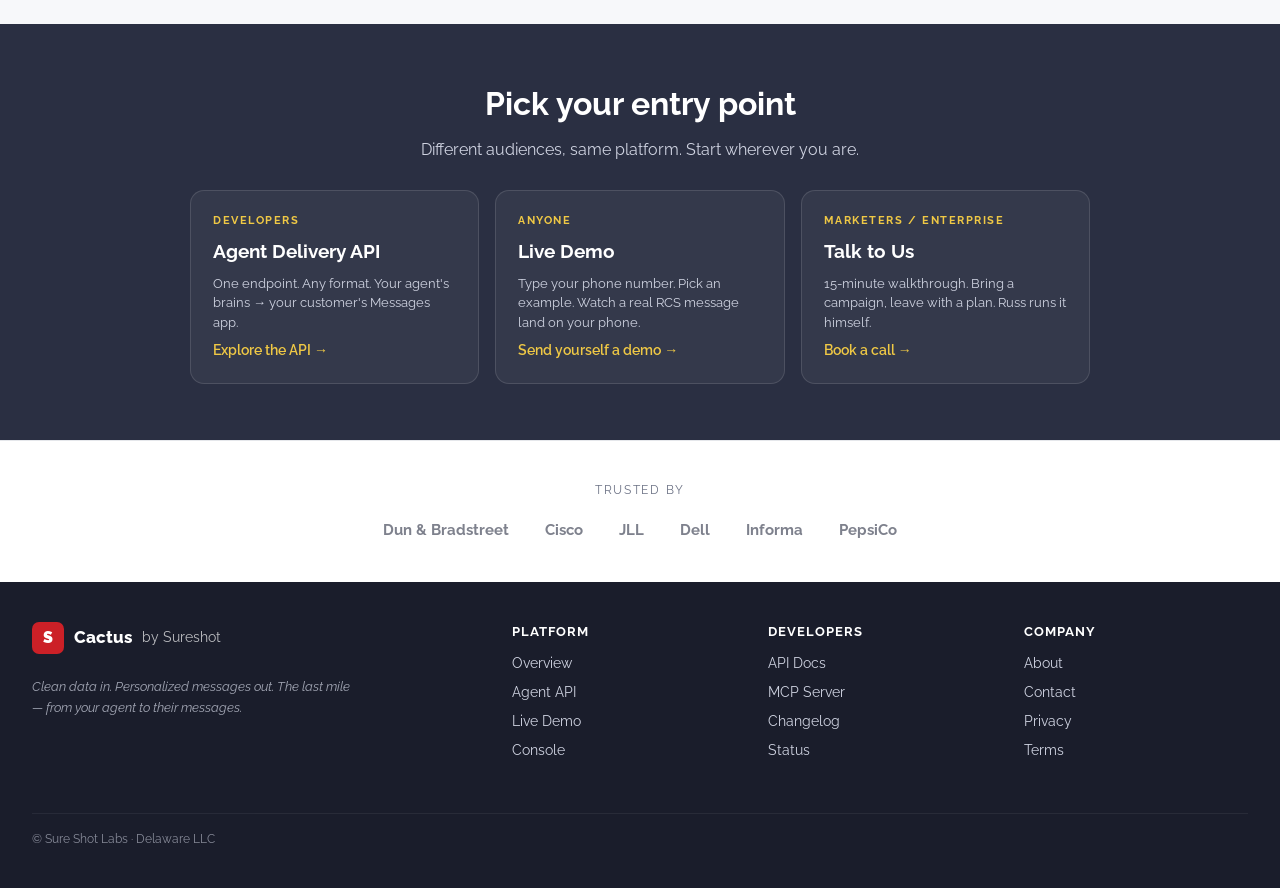
==== commit 16ed9045: "add landing + rcs-api mock surfaces, shared nav/styles" ====
--- a/index.html
+++ b/index.html
@@ -3,560 +3,180 @@
 <head>
 <meta charset="utf-8">
 <meta name="viewport" content="width=device-width,initial-scale=1">
-<title>demo.sureshot.io — scope mockup</title>
-<link href="https://fonts.googleapis.com/css2?family=Raleway:wght@300;400;500;600;700;800&display=swap" rel="stylesheet">
+<title>Cactus by Sureshot — The complete messaging lifecycle</title>
+<link href="https://fonts.googleapis.com/css2?family=Raleway:wght@300;400;500;600;700;800;900&display=swap" rel="stylesheet">
+<link rel="stylesheet" href="./styles.css">
 <style>
-  :root {
-    --navy: #2a2f42;
-    --navy-2: #3a4059;
-    --red: #cc2027;
-    --gold: #efc845;
-    --ink: #1a1d2b;
-    --muted: #6b7184;
-    --line: #e5e7eb;
-    --bg: #f7f8fa;
-    --card: #fff;
-    --radius: 14px;
-  }
-  *, *::before, *::after { box-sizing: border-box; }
-  body { margin:0; font-family:'Raleway',-apple-system,sans-serif; color:var(--ink); background:var(--bg); line-height:1.5; -webkit-font-smoothing:antialiased; }
-  a { color: var(--navy); }
-  code { font-family: 'SF Mono', Menlo, Consolas, monospace; font-size: 0.85em; }
-
-  /* Scope frame */
-  .scope-label {
-    background: var(--ink); color: #fff; padding: 16px 24px;
-    font-size: 13px; letter-spacing: 0.1em; text-transform: uppercase;
-    position: sticky; top: 0; z-index: 100; border-bottom: 2px solid var(--gold);
-  }
-  .scope-label small { opacity: 0.7; margin-left: 10px; font-weight: 400; }
-
-  /* Mocked product */
-  .prod { max-width: 1180px; margin: 0 auto; background: var(--card); border: 1px solid var(--line); border-radius: 4px; overflow: hidden; }
-  .prod + .prod { margin-top: 40px; }
-
-  /* Nav */
-  nav.topnav {
-    background: var(--navy); color: #fff; padding: 14px 24px; display: flex; align-items: center; justify-content: space-between;
-  }
-  .brand { display:flex; align-items:center; gap:10px; font-weight:800; letter-spacing:0.02em; }
-  .brand .mark { width:28px; height:28px; background:var(--red); border-radius:6px; display:grid; place-items:center; color:#fff; font-weight:900; }
-  .topnav .links { display:flex; gap:22px; font-size: 14px; }
-  .topnav .links a { color:#fff; text-decoration:none; opacity:0.85; }
-  .topnav .links a:hover { opacity:1; }
-
-  /* Hero */
-  .hero { padding: 56px 32px 40px; text-align: center; background: linear-gradient(180deg,#fff 0,var(--bg) 100%); border-bottom: 1px solid var(--line); }
-  .eyebrow { font-size: 12px; letter-spacing: 0.18em; text-transform: uppercase; color: var(--red); font-weight: 700; margin-bottom: 14px; }
-  .hero h1 { font-size: 40px; line-height: 1.1; font-weight: 800; margin: 0 0 14px; color: var(--navy); }
-  .hero h1 em { color: var(--red); font-style: normal; }
-  .hero p { font-size: 17px; color: var(--muted); max-width: 640px; margin: 0 auto 22px; }
+  .hero { background: linear-gradient(180deg, var(--navy) 0%, var(--navy-2) 100%); color: #fff; padding: 72px 32px 60px; text-align: center; }
+  .hero .eyebrow { color: var(--gold); }
+  .hero h1 { font-size: 52px; line-height: 1.08; font-weight: 800; margin: 0 0 18px; max-width: 900px; margin-left: auto; margin-right: auto; }
+  .hero h1 em { color: var(--gold); font-style: normal; }
+  .hero .sub { font-size: 19px; opacity: 0.85; max-width: 680px; margin: 0 auto 28px; }
   .hero .cta-row { display: flex; gap: 12px; justify-content: center; flex-wrap: wrap; }
-  .btn { display:inline-flex; align-items:center; gap:8px; padding: 13px 22px; border-radius: 10px; font-weight: 600; font-size: 15px; text-decoration: none; border: 0; cursor: pointer; font-family: inherit; }
-  .btn-primary { background: var(--red); color: #fff; }
-  .btn-primary:hover { background: #b81b21; }
-  .btn-secondary { background: #fff; color: var(--navy); border: 1.5px solid var(--navy); }
-  .btn-gold { background: var(--gold); color: var(--ink); }
-
-  /* Session badge (authed state) */
-  .session-bar { background: #fff; border-bottom: 1px solid var(--line); padding: 12px 24px; display: flex; align-items: center; justify-content: space-between; font-size: 13px; }
-  .session-bar .who { display: flex; align-items: center; gap: 10px; }
-  .session-bar .dot { width: 8px; height: 8px; background: #16a34a; border-radius: 50%; }
-  .session-bar .meta { color: var(--muted); display: flex; gap: 18px; }
-  .session-bar .meta b { color: var(--ink); font-weight: 600; }
-
-  /* Gallery */
-  .gallery-wrap { padding: 32px 24px 48px; }
-  .gallery-head { display:flex; justify-content: space-between; align-items: baseline; margin-bottom: 18px; }
-  .gallery-head h2 { margin:0; font-size: 22px; color: var(--navy); font-weight: 700; }
-  .filters { display:flex; gap:8px; flex-wrap: wrap; }
-  .chip { padding: 6px 12px; border: 1px solid var(--line); border-radius: 999px; font-size: 12px; font-weight: 500; color: var(--muted); background: #fff; cursor: pointer; }
-  .chip.active { background: var(--navy); color: #fff; border-color: var(--navy); }
-  .grid { display: grid; grid-template-columns: repeat(3, 1fr); gap: 18px; }
-  @media (max-width: 900px) { .grid { grid-template-columns: repeat(2, 1fr); } }
-  @media (max-width: 600px) { .grid { grid-template-columns: 1fr; } .hero h1 { font-size: 30px; } }
-
-  .tile { background: #fff; border: 1px solid var(--line); border-radius: var(--radius); overflow: hidden; display: flex; flex-direction: column; transition: all 0.15s ease; }
-  .tile:hover { border-color: var(--navy); transform: translateY(-2px); box-shadow: 0 8px 24px rgba(0,0,0,0.06); }
-  .tile .thumb { aspect-ratio: 16/10; background: #e9ecf3 center/cover; position: relative; }
-  .tile .thumb .badge { position: absolute; top: 10px; left: 10px; background: rgba(0,0,0,0.72); color: #fff; padding: 4px 10px; border-radius: 999px; font-size: 11px; font-weight: 600; letter-spacing: 0.04em; }
-  .tile-body { padding: 16px; display: flex; flex-direction: column; gap: 10px; flex: 1; }
-  .tile-body h3 { margin: 0; font-size: 16px; font-weight: 700; color: var(--ink); }
-  .tile-body .caption { font-size: 13px; color: var(--muted); line-height: 1.45; }
-  .tile-body .tags { display: flex; gap: 6px; flex-wrap: wrap; margin-top: auto; }
-  .tag { font-size: 10px; padding: 3px 8px; background: #f1f3f8; color: var(--navy); border-radius: 4px; font-weight: 600; letter-spacing: 0.04em; text-transform: uppercase; }
-  .tag.card { background: #e7f0ff; color: #1d4ed8; }
-  .tag.carousel { background: #fff0e7; color: #b45309; }
-  .tag.action { background: #fde7ef; color: #be185d; }
-  .tag.ai { background: #eefbf3; color: #15803d; }
-  .tag.multi { background: #f3e8ff; color: #6b21a8; }
-  .tile-foot { padding: 12px 16px; border-top: 1px solid var(--line); display: flex; gap: 10px; justify-content: space-between; align-items: center; }
-  .tile-foot .send { background: var(--red); color: #fff; padding: 8px 14px; border-radius: 8px; font-size: 13px; font-weight: 600; border: 0; cursor: pointer; }
-  .tile-foot .view { font-size: 13px; color: var(--navy); text-decoration: none; font-weight: 600; }
-  .tile.locked .tile-foot .send { background: var(--navy); }
-  .tile.locked .tile-foot .send::before { content: '🔒 '; }
-
-  /* Section header block (inside prod frames) */
-  .section-divider { padding: 24px 32px; background: var(--navy); color: #fff; text-align: center; }
-  .section-divider h2 { margin: 0; font-size: 18px; letter-spacing: 0.08em; text-transform: uppercase; font-weight: 700; }
-
-  /* Tile detail: modal layout */
-  .detail { display: grid; grid-template-columns: 1.1fr 1fr; gap: 0; background: #fff; border-top: 1px solid var(--line); }
-  @media (max-width: 800px) { .detail { grid-template-columns: 1fr; } }
-  .detail .preview-col { padding: 32px; border-right: 1px solid var(--line); background: #fafbfc; }
-  .detail .code-col { padding: 28px 32px; }
-  .toggle-row { display: flex; gap: 0; margin-bottom: 18px; background: #f1f3f8; padding: 4px; border-radius: 10px; width: fit-content; }
-  .toggle-row button { background: transparent; border: 0; padding: 8px 16px; font-size: 13px; font-weight: 600; color: var(--muted); border-radius: 7px; cursor: pointer; font-family: inherit; }
-  .toggle-row button.on { background: #fff; color: var(--navy); box-shadow: 0 1px 3px rgba(0,0,0,0.08); }
-  .detail h3 { font-size: 14px; letter-spacing: 0.06em; text-transform: uppercase; color: var(--muted); margin: 0 0 12px; font-weight: 700; }
-  .codeblock { background: var(--ink); color: #e3e6ef; border-radius: 10px; padding: 18px; font-family: 'SF Mono', monospace; font-size: 12.5px; line-height: 1.55; overflow-x: auto; white-space: pre; position: relative; }
-  .codeblock .copy { position: absolute; top: 10px; right: 10px; background: rgba(255,255,255,0.08); color: #fff; border: 0; padding: 5px 10px; border-radius: 6px; font-size: 11px; cursor: pointer; font-family: inherit; }
-  .codeblock .k { color: #bca0ff; }
-  .codeblock .s { color: #9ce59c; }
-  .codeblock .c { color: #7a8297; font-style: italic; }
-  .codeblock .n { color: #f9c278; }
-  .inline-note { font-size: 13px; color: var(--muted); margin: 10px 0 18px; background: #fffbed; border: 1px solid #f0e3a8; border-radius: 8px; padding: 12px 14px; }
-  .inline-note b { color: var(--navy); }
-
-  /* Phone mockup */
-  .phone { width: 280px; height: 560px; margin: 0 auto; background: #1a1d2b; border-radius: 40px; padding: 12px; box-shadow: 0 12px 40px rgba(0,0,0,0.25); position: relative; }
-  .phone .screen { width: 100%; height: 100%; background: #f0f2f5; border-radius: 30px; overflow: hidden; position: relative; }
-  .phone .notch { position: absolute; top: 12px; left: 50%; transform: translateX(-50%); width: 90px; height: 22px; background: #1a1d2b; border-radius: 14px; z-index: 2; }
-  .phone .msghead { padding: 46px 16px 8px; background: rgba(255,255,255,0.9); backdrop-filter: blur(8px); font-size: 13px; font-weight: 600; color: var(--ink); text-align: center; border-bottom: 1px solid #e5e7eb; }
-  .phone .msghead small { display: block; font-weight: 400; color: var(--muted); font-size: 11px; }
-  .conv { padding: 12px; display: flex; flex-direction: column; gap: 8px; }
-  .bubble-in { max-width: 85%; background: #fff; border-radius: 16px; padding: 0; align-self: flex-start; overflow: hidden; box-shadow: 0 1px 2px rgba(0,0,0,0.06); }
-  .bubble-in img { width: 100%; display: block; aspect-ratio: 16/10; object-fit: cover; background: #ccc; }
-  .bubble-in .body { padding: 10px 12px; }
-  .bubble-in .body .title { font-size: 13px; font-weight: 700; color: var(--ink); margin: 0 0 3px; }
-  .bubble-in .body .desc { font-size: 12px; color: #4a4f62; line-height: 1.4; margin: 0; }
-  .bubble-in .suggest { display: flex; flex-direction: column; gap: 4px; padding: 8px 10px 10px; border-top: 1px solid #eceef4; }
-  .suggest-chip { font-size: 12px; padding: 7px 10px; background: #f0f2f5; border-radius: 16px; text-align: center; color: #1d4ed8; font-weight: 500; }
-  .suggest-chip.primary { background: #e8f0ff; }
-  .bubble-out { align-self: flex-end; background: #007aff; color: #fff; border-radius: 16px; padding: 8px 12px; font-size: 13px; max-width: 75%; }
-
-  /* Unlock form */
-  .unlock { padding: 32px; background: #fff; border-top: 1px solid var(--line); display: grid; grid-template-columns: 1fr 1.1fr; gap: 40px; align-items: center; }
-  @media (max-width: 800px) { .unlock { grid-template-columns: 1fr; } }
-  .unlock .copy h2 { margin: 0 0 8px; font-size: 24px; color: var(--navy); }
-  .unlock .copy p { color: var(--muted); margin: 0 0 20px; font-size: 15px; }
-  .unlock .copy ul { padding-left: 18px; font-size: 14px; color: var(--ink); margin: 0; }
-  .unlock .copy li { margin: 6px 0; }
-  .form { background: #fafbfc; border: 1px solid var(--line); border-radius: var(--radius); padding: 22px; }
-  .form h3 { margin: 0 0 14px; font-size: 16px; color: var(--ink); }
-  .field { margin-bottom: 12px; }
-  .field label { display: block; font-size: 12px; font-weight: 600; color: var(--muted); margin-bottom: 5px; letter-spacing: 0.04em; text-transform: uppercase; }
-  .field input { width: 100%; padding: 10px 12px; border: 1px solid var(--line); border-radius: 8px; font-size: 14px; font-family: inherit; }
-  .consent { display: flex; gap: 10px; align-items: flex-start; font-size: 12px; color: var(--muted); margin: 14px 0; line-height: 1.5; }
-  .consent input { margin-top: 2px; }
-  .form .btn-primary { width: 100%; justify-content: center; }
-
-  /* Dev panel */
-  .devpanel-wrap { padding: 0; border-top: 1px solid var(--line); background: #fff; }
-  .devpanel-head { padding: 20px 32px; border-bottom: 1px solid var(--line); display: flex; justify-content: space-between; align-items: center; }
-  .devpanel-head h3 { margin: 0; font-size: 16px; color: var(--navy); }
-  .devpanel-tabs { display: flex; gap: 6px; padding: 12px 32px 0; border-bottom: 1px solid var(--line); }
-  .devpanel-tabs button { background: transparent; border: 0; padding: 10px 16px; font-size: 13px; font-weight: 600; color: var(--muted); border-bottom: 2px solid transparent; cursor: pointer; font-family: inherit; }
-  .devpanel-tabs button.on { color: var(--navy); border-bottom-color: var(--red); }
-  .devpanel-body { padding: 24px 32px; display: grid; grid-template-columns: 1fr 1fr; gap: 24px; }
-  @media (max-width: 800px) { .devpanel-body { grid-template-columns: 1fr; } }
-  .timeline { list-style: none; padding: 0; margin: 0; }
-  .timeline li { display: flex; gap: 10px; padding: 10px 0; border-bottom: 1px solid var(--line); font-size: 13px; align-items: center; }
-  .timeline li:last-child { border-bottom: 0; }
-  .step-icon { width: 24px; height: 24px; border-radius: 50%; display: grid; place-items: center; font-size: 12px; color: #fff; flex-shrink: 0; }
-  .step-icon.done { background: #16a34a; }
-  .step-icon.pending { background: #cbd5e1; }
-  .timeline .step-meta { flex: 1; }
-  .timeline .step-meta b { font-weight: 600; color: var(--ink); }
-  .timeline .step-meta small { color: var(--muted); display: block; font-size: 11px; margin-top: 2px; }
-
-  /* Footer */
-  footer.prod-footer { padding: 20px 24px; border-top: 1px solid var(--line); color: var(--muted); font-size: 13px; display: flex; justify-content: space-between; flex-wrap: wrap; gap: 12px; }
-
-  /* Notes at top */
-  .doc-head { max-width: 1180px; margin: 20px auto 24px; padding: 0 20px; font-size: 14px; color: var(--muted); }
-  .doc-head h1 { color: var(--ink); font-size: 22px; margin: 0 0 6px; }
-  .doc-head code { background: #e9ecf3; padding: 2px 6px; border-radius: 4px; }
-  body { padding-bottom: 60px; }
+  .hero .manifesto-line { margin-top: 36px; font-size: 13px; letter-spacing: 0.08em; text-transform: uppercase; color: var(--gold); opacity: 0.8; }
+  @media (max-width: 600px) { .hero h1 { font-size: 34px; } }
+  .lifecycle { padding: 40px 32px; background: #fff; border-bottom: 1px solid var(--line); }
+  .lifecycle h2 { text-align: center; font-size: 15px; letter-spacing: 0.1em; text-transform: uppercase; color: var(--muted); font-weight: 600; margin: 0 0 24px; }
+  .lifecycle .steps { display: flex; gap: 8px; justify-content: center; align-items: center; flex-wrap: wrap; max-width: 1100px; margin: 0 auto; }
+  .step { padding: 10px 14px; background: var(--bg); border: 1px solid var(--line); border-radius: 8px; font-size: 13px; font-weight: 600; color: var(--navy); }
+  .step-arrow { color: var(--muted); }
+  .pillars { padding: 64px 32px; max-width: 1180px; margin: 0 auto; }
+  .pillars-head { text-align: center; margin-bottom: 40px; }
+  .pillars-head h2 { font-size: 36px; color: var(--navy); margin: 0 0 10px; font-weight: 800; }
+  .pillars-head p { color: var(--muted); font-size: 17px; max-width: 600px; margin: 0 auto; }
+  .pillar-grid { display: grid; grid-template-columns: repeat(3, 1fr); gap: 20px; }
+  @media (max-width: 900px) { .pillar-grid { grid-template-columns: repeat(2, 1fr); } }
+  @media (max-width: 600px) { .pillar-grid { grid-template-columns: 1fr; } }
+  .pillar { background: #fff; border: 1px solid var(--line); border-radius: var(--radius); padding: 24px; display: flex; flex-direction: column; gap: 12px; transition: all 0.15s; }
+  .pillar:hover { border-color: var(--navy); transform: translateY(-2px); box-shadow: 0 6px 20px rgba(0,0,0,0.04); }
+  .pillar .icon { width: 40px; height: 40px; background: var(--navy); color: var(--gold); border-radius: 10px; display: grid; place-items: center; font-weight: 800; font-size: 18px; }
+  .pillar h3 { margin: 0; font-size: 19px; color: var(--navy); font-weight: 700; }
+  .pillar p { margin: 0; color: var(--muted); font-size: 14px; line-height: 1.55; }
+  .pillar .pillar-links { display: flex; flex-direction: column; gap: 4px; margin-top: auto; padding-top: 10px; border-top: 1px solid var(--line); }
+  .pillar .pillar-links a { font-size: 13px; color: var(--navy); font-weight: 600; text-decoration: none; }
+  .pillar .pillar-links a:hover { color: var(--red); }
+  .pillar.highlighted { border: 2px solid var(--red); position: relative; background: linear-gradient(180deg, #fff 0%, #fff8f8 100%); }
+  .pillar.highlighted .new-ribbon { position: absolute; top: -10px; right: 16px; background: var(--red); color: #fff; font-size: 10px; padding: 3px 10px; border-radius: 4px; letter-spacing: 0.08em; text-transform: uppercase; font-weight: 700; }
+  .pillar .split-cta { display: grid; grid-template-columns: 1fr 1fr; gap: 8px; margin-top: 12px; border-top: 1px solid var(--line); padding-top: 12px; }
+  .split-cta a { padding: 10px 12px; border-radius: 8px; text-decoration: none; font-size: 12px; font-weight: 600; text-align: center; display: flex; flex-direction: column; gap: 2px; }
+  .split-cta a.dev { background: var(--navy); color: #fff; }
+  .split-cta a.dev:hover { background: var(--navy-2); }
+  .split-cta a.mkt { background: var(--gold); color: var(--ink); }
+  .split-cta a small { opacity: 0.7; font-weight: 500; font-size: 10px; letter-spacing: 0.04em; text-transform: uppercase; }
+  .cta-band { background: var(--navy); color: #fff; padding: 56px 32px; text-align: center; }
+  .cta-band h2 { font-size: 32px; margin: 0 0 10px; }
+  .cta-band p { color: #cfd3e1; font-size: 16px; margin: 0 0 28px; }
+  .cta-trio { display: grid; grid-template-columns: repeat(3, 1fr); gap: 16px; max-width: 900px; margin: 0 auto; }
+  @media (max-width: 780px) { .cta-trio { grid-template-columns: 1fr; } }
+  .cta-card { background: rgba(255,255,255,0.05); border: 1px solid rgba(255,255,255,0.12); border-radius: var(--radius); padding: 22px; text-align: left; text-decoration: none; color: #fff; display: flex; flex-direction: column; gap: 8px; transition: all 0.15s; }
+  .cta-card:hover { border-color: var(--gold); transform: translateY(-2px); }
+  .cta-card .label { font-size: 11px; letter-spacing: 0.14em; text-transform: uppercase; color: var(--gold); font-weight: 700; }
+  .cta-card h3 { margin: 0; font-size: 19px; font-weight: 700; }
+  .cta-card p { color: #cfd3e1; font-size: 13px; margin: 0; line-height: 1.5; }
+  .cta-card .arrow { margin-top: auto; color: var(--gold); font-weight: 600; font-size: 14px; }
+  .logos { padding: 40px 32px; text-align: center; background: #fff; border-top: 1px solid var(--line); }
+  .logos .label { font-size: 12px; letter-spacing: 0.14em; text-transform: uppercase; color: var(--muted); margin-bottom: 20px; }
+  .logo-row { display: flex; justify-content: center; gap: 36px; flex-wrap: wrap; opacity: 0.6; font-weight: 700; font-size: 15px; color: var(--navy); }
 </style>
 </head>
 <body>
 
-<div class="doc-head">
-  <h1>demo.sureshot.io — scope mockup</h1>
-  <p>Scroll through six states. Real content from <code>rcs-template-payloads.md</code>. Brand: navy <code>#2a2f42</code> · red <code>#cc2027</code> · gold <code>#efc845</code> · Raleway.</p>
-</div>
-
-<!-- ================= STATE 1: LANDING (unauthed) ================= -->
-<div class="scope-label">State 1 — Landing page (unauthenticated) <small>Gallery is fully browsable. Sending is gated.</small></div>
-<div class="prod">
-  <nav class="topnav">
-    <div class="brand"><span class="mark">S</span> SureShot RCS API</div>
-    <div class="links">
-      <a href="#">API Docs</a>
-      <a href="#">MCP Server</a>
-      <a href="#">Pricing</a>
-      <a href="#">Contact</a>
-    </div>
-  </nav>
-
-  <section class="hero">
-    <div class="eyebrow">Live product demo</div>
-    <h1>Send yourself a <em>real RCS message</em><br>from the SureShot API</h1>
-    <p>Pick an example. Watch it land on your phone. See the exact code that sent it. One endpoint, any format — text, cards, carousels, interactive actions.</p>
-    <div class="cta-row">
-      <a class="btn btn-primary" href="#">▶ Send a demo to my phone</a>
-      <a class="btn btn-secondary" href="#">View API Docs</a>
-    </div>
-  </section>
-
-  <div class="gallery-wrap">
-    <div class="gallery-head">
-      <h2>12 live examples</h2>
-      <div class="filters">
-        <span class="chip active">All</span>
-        <span class="chip">Cards</span>
-        <span class="chip">Carousels</span>
-        <span class="chip">Actions</span>
-        <span class="chip">Multi-turn</span>
-        <span class="chip">AI extraction</span>
-      </div>
-    </div>
-
-    <div class="grid">
-      <!-- 1 Event Reminder -->
-      <div class="tile locked">
-        <div class="thumb" style="background-image:url('https://sureshot-assets.nyc3.cdn.digitaloceanspaces.com/rcs/events/event-venue-v3.jpg')"><span class="badge">Rich Card</span></div>
-        <div class="tile-body">
-          <h3>Event Reminder</h3>
-          <div class="caption">Standalone card with calendar action, directions, and reply to view agenda.</div>
-          <div class="tags"><span class="tag card">card</span><span class="tag action">calendar</span><span class="tag action">url</span></div>
-        </div>
-        <div class="tile-foot"><a class="view" href="#">View payload →</a><button class="send">Send to my phone</button></div>
-      </div>
-      <!-- 2 Booking -->
-      <div class="tile locked">
-        <div class="thumb" style="background-image:url('https://sureshot-assets.nyc3.cdn.digitaloceanspaces.com/rcs/events/booking-venue-v3.jpg')"><span class="badge">Rich Card</span></div>
-        <div class="tile-body">
-          <h3>Booking Confirmation</h3>
-          <div class="caption">Card with tap-to-call front desk, reservation link, and modify reply.</div>
-          <div class="tags"><span class="tag card">card</span><span class="tag action">dial</span><span class="tag action">url</span></div>
-        </div>
-        <div class="tile-foot"><a class="view" href="#">View payload →</a><button class="send">Send to my phone</button></div>
-      </div>
-      <!-- 3 Multi-turn survey -->
-      <div class="tile locked">
-        <div class="thumb" style="background-image:url('https://sureshot-assets.nyc3.cdn.digitaloceanspaces.com/rcs/events/audience-v3.jpg')"><span class="badge">Multi-turn</span></div>
-        <div class="tile-body">
-          <h3>Post-event Survey Chain</h3>
-          <div class="caption">Card → Q1 rating → Q2 favorite → thank-you. Automated replies drive the flow.</div>
-          <div class="tags"><span class="tag multi">multi-turn</span><span class="tag">auto-reply</span></div>
-        </div>
-        <div class="tile-foot"><a class="view" href="#">View payload →</a><button class="send">Send to my phone</button></div>
-      </div>
-      <!-- 4 Upsell -->
-      <div class="tile locked">
-        <div class="thumb" style="background-image:url('https://sureshot-assets.nyc3.cdn.digitaloceanspaces.com/rcs/events/stage-production-v3.jpg')"><span class="badge">Carousel · 3</span></div>
-        <div class="tile-body">
-          <h3>Upsell Carousel</h3>
-          <div class="caption">Three swipeable cards — stage, catering, AV. Each with its own action button.</div>
-          <div class="tags"><span class="tag carousel">carousel</span><span class="tag action">url</span></div>
-        </div>
-        <div class="tile-foot"><a class="view" href="#">View payload →</a><button class="send">Send to my phone</button></div>
-      </div>
-      <!-- 5 Order confirm -->
-      <div class="tile locked">
-        <div class="thumb" style="background-image:url('https://sureshot-assets.nyc3.cdn.digitaloceanspaces.com/rcs/ecommerce/order-confirm-v3.jpg')"><span class="badge">Rich Card</span></div>
-        <div class="tile-body">
-          <h3>Order Confirmation</h3>
-          <div class="caption">Transaction card — track order, view details, contact support.</div>
-          <div class="tags"><span class="tag card">card</span><span class="tag action">url</span></div>
-        </div>
-        <div class="tile-foot"><a class="view" href="#">View payload →</a><button class="send">Send to my phone</button></div>
-      </div>
-      <!-- 6 Reorder -->
-      <div class="tile locked">
-        <div class="thumb" style="background-image:url('https://sureshot-assets.nyc3.cdn.digitaloceanspaces.com/rcs/ecommerce/generic-warehouse-v3.jpg')"><span class="badge">Carousel · 3</span></div>
-        <div class="tile-body">
-          <h3>Reorder Carousel</h3>
-          <div class="caption">Beverages, supplies, bulk — category-based reorder with per-card actions.</div>
-          <div class="tags"><span class="tag carousel">carousel</span></div>
-        </div>
-        <div class="tile-foot"><a class="view" href="#">View payload →</a><button class="send">Send to my phone</button></div>
-      </div>
-      <!-- 7 New product -->
-      <div class="tile locked">
-        <div class="thumb" style="background-image:url('https://sureshot-assets.nyc3.cdn.digitaloceanspaces.com/rcs/ecommerce/new-product-v3.jpg')"><span class="badge">Rich Card</span></div>
-        <div class="tile-body">
-          <h3>New Product Announcement</h3>
-          <div class="caption">Launch card with add-to-order CTA, sample request, catalog browse.</div>
-          <div class="tags"><span class="tag card">card</span><span class="tag multi">auto-reply</span></div>
-        </div>
-        <div class="tile-foot"><a class="view" href="#">View payload →</a><button class="send">Send to my phone</button></div>
-      </div>
-      <!-- 8 Delivery -->
-      <div class="tile locked">
-        <div class="thumb" style="background-image:url('https://sureshot-assets.nyc3.cdn.digitaloceanspaces.com/rcs/ecommerce/delivery-v3.jpg')"><span class="badge">Rich Card</span></div>
-        <div class="tile-body">
-          <h3>Delivery Tracking</h3>
-          <div class="caption">Out-for-delivery card with live track link, driver dial-out, reschedule reply.</div>
-          <div class="tags"><span class="tag card">card</span><span class="tag action">dial</span><span class="tag action">url</span></div>
-        </div>
-        <div class="tile-foot"><a class="view" href="#">View payload →</a><button class="send">Send to my phone</button></div>
-      </div>
-      <!-- 9 Agent follow-up -->
-      <div class="tile locked">
-        <div class="thumb" style="background:linear-gradient(135deg,#3a4059,#2a2f42);display:flex;align-items:center;justify-content:center;color:#efc845;font-weight:700;font-size:22px;">AI Agent</div>
-        <div class="tile-body">
-          <h3>Agent Follow-up</h3>
-          <div class="caption">Proactive outreach after a customer leaves — shows what web chat can't do.</div>
-          <div class="tags"><span class="tag ai">ai-extraction</span><span class="tag card">card</span></div>
-        </div>
-        <div class="tile-foot"><a class="view" href="#">View payload →</a><button class="send">Send to my phone</button></div>
-      </div>
-      <!-- 10 Dev onboarding -->
-      <div class="tile locked">
-        <div class="thumb" style="background:linear-gradient(135deg,#cc2027,#2a2f42);display:flex;align-items:center;justify-content:center;color:#fff;font-weight:700;font-size:16px;text-align:center;padding:0 20px;">One Endpoint.<br>Any Format.</div>
-        <div class="tile-body">
-          <h3>Dev Onboarding Carousel</h3>
-          <div class="caption">Our actual dev-outreach message. Sales comes out of the product.</div>
-          <div class="tags"><span class="tag carousel">carousel</span></div>
-        </div>
-        <div class="tile-foot"><a class="view" href="#">View payload →</a><button class="send">Send to my phone</button></div>
-      </div>
-      <!-- 11 Appointment -->
-      <div class="tile locked">
-        <div class="thumb" style="background:linear-gradient(135deg,#efc845,#cc2027);display:flex;align-items:center;justify-content:center;color:#fff;font-weight:700;font-size:16px;">📅 Tue 3:00 PM</div>
-        <div class="tile-body">
-          <h3>Appointment Reminder</h3>
-          <div class="caption">All three action types in one card — calendar, dial, reschedule reply.</div>
-          <div class="tags"><span class="tag card">card</span><span class="tag action">calendar</span><span class="tag action">dial</span></div>
-        </div>
-        <div class="tile-foot"><a class="view" href="#">View payload →</a><button class="send">Send to my phone</button></div>
-      </div>
-      <!-- 12 Raw text -->
-      <div class="tile locked">
-        <div class="thumb" style="background:#1a1d2b;display:flex;align-items:center;justify-content:center;color:#9ce59c;font-family:'SF Mono',monospace;font-size:11px;padding:20px;text-align:left;">$ curl .../v1/messages<br>  -d 'Your order of 15<br>  cases has shipped...'<br><br>→ renders as card ✨</div>
-        <div class="tile-body">
-          <h3>Plain Text → Rich Card</h3>
-          <div class="caption">Send a message. Our AI extracts structure automatically. No items array needed.</div>
-          <div class="tags"><span class="tag ai">ai-extraction</span><span class="tag">text-only</span></div>
-        </div>
-        <div class="tile-foot"><a class="view" href="#">View payload →</a><button class="send">Send to my phone</button></div>
-      </div>
-    </div>
-  </div>
-
-  <footer class="prod-footer">
-    <span>© SureShot Labs · <a href="#">Privacy</a> · <a href="#">Terms</a></span>
-    <span>Questions? <a href="mailto:hello@sureshot.io">hello@sureshot.io</a></span>
-  </footer>
-</div>
-
-<!-- ================= STATE 2: TILE DETAIL ================= -->
-<div class="scope-label">State 2 — Tile detail (opened) <small>Raw / Structured toggle is the pitch.</small></div>
-<div class="prod">
-  <nav class="topnav"><div class="brand"><span class="mark">S</span> SureShot RCS API</div><div class="links"><a href="#">← Back to gallery</a></div></nav>
-
-  <div class="detail">
-    <div class="preview-col">
-      <h3>Preview on phone</h3>
-      <div class="phone">
-        <div class="notch"></div>
-        <div class="screen">
-          <div class="msghead">SureShot Demo<small>+1 (844) 555-0142</small></div>
-          <div class="conv">
-            <div class="bubble-in">
-              <img src="https://sureshot-assets.nyc3.cdn.digitaloceanspaces.com/rcs/events/booking-venue-v3.jpg" alt="">
-              <div class="body">
-                <div class="title">Booking Confirmed!</div>
-                <p class="desc">Your reservation at The Grand Hotel is confirmed. Check-in: Mar 14, 3:00 PM. Confirmation #GH-20260314.</p>
-              </div>
-              <div class="suggest">
-                <div class="suggest-chip primary">🔗 View Reservation</div>
-                <div class="suggest-chip">📞 Call Front Desk</div>
-                <div class="suggest-chip">↩ Modify Booking</div>
-              </div>
-            </div>
-          </div>
-        </div>
-      </div>
-    </div>
-    <div class="code-col">
-      <div class="toggle-row">
-        <button class="on">Raw text (AI extracts)</button>
-        <button>Structured items (dev-controlled)</button>
-      </div>
-      <div class="inline-note"><b>Be lazy or be precise.</b> Send plain text and our AI extracts structure, or send explicit <code>items[]</code> and we render exactly what you pass. Same API, two paths.</div>
-      <h3>POST /v1/messages</h3>
-      <div class="codeblock"><button class="copy">Copy</button><span class="c">// Just give us text — no structured data needed</span>
-{
-  <span class="k">"to"</span>: <span class="s">"+17045550142"</span>,
-  <span class="k">"message"</span>: <span class="s">"Booking confirmed at The Grand Hotel. Check-in Mar 14 at 3pm. Confirmation GH-20260314. Call front desk at +1-212-555-1234 to modify."</span>
-}</div>
-
-      <h3 style="margin-top:20px">Response</h3>
-      <div class="codeblock">{
-  <span class="k">"message_id"</span>: <span class="s">"msg_01HX4A2B3C..."</span>,
-  <span class="k">"status"</span>: <span class="s">"accepted"</span>,
-  <span class="k">"channel"</span>: <span class="s">"rcs"</span>,
-  <span class="k">"format_used"</span>: <span class="s">"card"</span>,
-  <span class="k">"fallback"</span>: <span class="n">false</span>
-}</div>
-
-      <div style="margin-top:22px;display:flex;gap:10px;flex-wrap:wrap">
-        <a class="btn btn-primary" href="#">▶ Send to my phone</a>
-        <a class="btn btn-secondary" href="#">View in API docs →</a>
-      </div>
-    </div>
+<div class="scope-mock">
+  <span><b>SCOPE MOCK</b> — Surface 1 of 3: <b>/landing</b> (main Cactus landing page)</span>
+  <div class="crumbs">
+    <a href="./index.html" class="current">Landing</a>
+    <a href="./rcs-api.html">Solutions · RCS API</a>
+    <a href="./demo.html">Demo Site</a>
   </div>
 </div>
 
-<!-- ================= STATE 3: UNLOCK FORM ================= -->
-<div class="scope-label">State 3 — Unlock form (slides up when they tap Send) <small>Consent captured. Dual-writes Supabase + Mailchimp.</small></div>
-<div class="prod">
-  <nav class="topnav"><div class="brand"><span class="mark">S</span> SureShot RCS API</div></nav>
+<nav class="topnav">
+  <a href="./index.html" class="brand">
+    <span class="mark">S</span>
+    Cactus <small>by Sureshot</small>
+  </a>
+  <div class="links">
+    <a href="./index.html" class="active">Platform</a>
+    <a href="./rcs-api.html">Agent API</a>
+    <a href="./demo.html">Demo</a>
+    <a href="#">Docs</a>
+    <a href="#" class="cta-nav">Talk to Us</a>
+  </div>
+</nav>
 
-  <div class="unlock">
-    <div class="copy">
-      <div class="eyebrow">Unlock access</div>
-      <h2>See it on your phone</h2>
-      <p>We'll send you a real RCS message with a signed link that unlocks all 12 examples for 7 days.</p>
-      <ul>
-        <li>One SMS/RCS welcome message now</li>
-        <li>Full demo access for 7 days</li>
-        <li>Optional follow-up — reply STOP anytime</li>
-      </ul>
-    </div>
-    <form class="form">
-      <h3>Send me the welcome message</h3>
-      <div class="field"><label>Name</label><input type="text" value="Jane Developer"></div>
-      <div class="field"><label>Work email</label><input type="email" value="jane@acme.com"></div>
-      <div class="field"><label>Phone (US)</label><input type="tel" value="(704) 555-0142"></div>
-      <div class="field"><label>Company (optional)</label><input type="text" value="Acme Robotics"></div>
-      <label class="consent">
-        <input type="checkbox" checked>
-        <span>I agree to receive the demo RCS message and follow-up from SureShot. Message and data rates may apply. Reply STOP to opt out. See our <a href="#">Privacy Policy</a>.</span>
-      </label>
-      <button type="button" class="btn btn-primary">Send the welcome message →</button>
-    </form>
+<section class="hero">
+  <div class="eyebrow">Cactus — The messaging platform</div>
+  <h1>The complete <em>messaging lifecycle</em></h1>
+  <p class="sub">Numbers. Validation. Consent. Registration. Risk. Send. Monitor. Inbox. Agent. Insights. All in one platform — built for the teams who need messaging to actually work.</p>
+  <div class="cta-row">
+    <a class="btn btn-primary btn-lg" href="./demo.html">▶ See it live on your phone</a>
+    <a class="btn btn-secondary btn-lg" style="color:#fff;border-color:#fff" href="#">Talk to Us</a>
+  </div>
+  <div class="manifesto-line">Clean data in. Personalized messages out.</div>
+</section>
+
+<div class="lifecycle">
+  <h2>End-to-end coverage</h2>
+  <div class="steps">
+    <span class="step">Numbers</span><span class="step-arrow">→</span>
+    <span class="step">Validation</span><span class="step-arrow">→</span>
+    <span class="step">Consent</span><span class="step-arrow">→</span>
+    <span class="step">Registration</span><span class="step-arrow">→</span>
+    <span class="step">Risk</span><span class="step-arrow">→</span>
+    <span class="step">Send</span><span class="step-arrow">→</span>
+    <span class="step">Monitor</span><span class="step-arrow">→</span>
+    <span class="step">Inbox</span><span class="step-arrow">→</span>
+    <span class="step">Agent</span><span class="step-arrow">→</span>
+    <span class="step">Insights</span>
   </div>
 </div>
 
-<!-- ================= STATE 4: RCS WELCOME CARD ON PHONE ================= -->
-<div class="scope-label">State 4 — The welcome RCS arrives <small>Concrete expiry timestamp rendered in the message.</small></div>
-<div class="prod" style="padding: 40px 20px; background: #f0f2f5; display: flex; gap: 40px; justify-content: center; align-items: flex-start; flex-wrap: wrap;">
-  <div style="max-width: 340px;">
-    <h2 style="color:var(--navy);font-size:20px;margin:0 0 10px;">What lands on their phone</h2>
-    <p style="color:var(--muted);font-size:14px;margin:0 0 18px;">Sent via our own <code>/v1/messages</code> API with the visitor's freshly-minted <code>demo:jane@acme.com</code> key. Their first experience IS the product working.</p>
-    <div class="inline-note" style="margin:0"><b>Attribution wiring:</b> the send shows in <code>#sureshot-api</code> as:<br><br><code>Demo: jane@acme.com · template: Welcome · → +1704… · delivered 2.1s</code></div>
+<section class="pillars">
+  <div class="pillars-head">
+    <h2>Six pillars. One platform.</h2>
+    <p>Every module handles a piece of the lifecycle. Use them together, or start with the one that solves your next problem.</p>
   </div>
-  <div class="phone">
-    <div class="notch"></div>
-    <div class="screen">
-      <div class="msghead">SureShot<small>just now</small></div>
-      <div class="conv">
-        <div class="bubble-in">
-          <div style="background:linear-gradient(135deg,#2a2f42 0%,#3a4059 50%,#cc2027 100%);aspect-ratio:16/10;display:flex;align-items:center;justify-content:center;color:#efc845;font-weight:800;font-size:18px;letter-spacing:0.05em;">WELCOME</div>
-          <div class="body">
-            <div class="title">Welcome to the SureShot Demo</div>
-            <p class="desc">Hey Jane — you've got full access to 12 live RCS examples until <b>Thu, Apr 24 · 3:42 PM ET</b>. Tap below to start exploring.</p>
-          </div>
-          <div class="suggest">
-            <div class="suggest-chip primary">▶ Enter the Demo</div>
-            <div class="suggest-chip">🔑 Copy API Key</div>
-            <div class="suggest-chip">📘 View API Docs</div>
-            <div class="suggest-chip">↩ What can I send?</div>
-          </div>
-        </div>
+  <div class="pillar-grid">
+    <div class="pillar"><div class="icon">R</div><h3>Risk</h3><p>Compliance intelligence. Pre-flight and post-flight scanning for carrier-blocking content, TCPA violations, and message hygiene.</p><div class="pillar-links"><a href="#">Learn more →</a></div></div>
+    <div class="pillar highlighted">
+      <span class="new-ribbon">Now with live demo</span>
+      <div class="icon">S</div>
+      <h3>Send</h3>
+      <p>Rich message builder with automatic fallback across RCS, SMS, MMS, and WhatsApp. Two ways to use it — agent-first for developers, console-first for marketers.</p>
+      <div class="split-cta">
+        <a class="dev" href="./rcs-api.html"><small>For developers</small>Agent Delivery API →</a>
+        <a class="mkt" href="#"><small>For marketers</small>Open the Console →</a>
       </div>
     </div>
+    <div class="pillar"><div class="icon">M</div><h3>Monitor</h3><p>Real delivery tracking — not just handoff status. See what actually reached the device, per carrier, in real time.</p><div class="pillar-links"><a href="#">Learn more →</a></div></div>
+    <div class="pillar"><div class="icon">R</div><h3>Register</h3><p>Campaign registration for 10DLC, RCS, and WhatsApp — automated where possible, guided where it can't be.</p><div class="pillar-links"><a href="#">Start Registration →</a></div></div>
+    <div class="pillar"><div class="icon">A</div><h3>Agent</h3><p>AI-powered inbound response. Handle replies, qualify leads, and route conversations without a human on every thread.</p><div class="pillar-links"><a href="#">Configure Agent →</a></div></div>
+    <div class="pillar"><div class="icon">G</div><h3>Global</h3><p>Country-specific compliance and international routing across 190+ countries. One API, every market.</p><div class="pillar-links"><a href="#">Learn more →</a></div></div>
+  </div>
+</section>
+
+<section class="cta-band">
+  <h2>Pick your entry point</h2>
+  <p>Different audiences, same platform. Start wherever you are.</p>
+  <div class="cta-trio">
+    <a class="cta-card" href="./rcs-api.html">
+      <div class="label">Developers</div>
+      <h3>Agent Delivery API</h3>
+      <p>One endpoint. Any format. Your agent's brains → your customer's Messages app.</p>
+      <span class="arrow">Explore the API →</span>
+    </a>
+    <a class="cta-card" href="./demo.html">
+      <div class="label">Anyone</div>
+      <h3>Live Demo</h3>
+      <p>Type your phone number. Pick an example. Watch a real RCS message land on your phone.</p>
+      <span class="arrow">Send yourself a demo →</span>
+    </a>
+    <a class="cta-card" href="#">
+      <div class="label">Marketers / Enterprise</div>
+      <h3>Talk to Us</h3>
+      <p>15-minute walkthrough. Bring a campaign, leave with a plan. Russ runs it himself.</p>
+      <span class="arrow">Book a call →</span>
+    </a>
+  </div>
+</section>
+
+<div class="logos">
+  <div class="label">Trusted by</div>
+  <div class="logo-row">
+    <span>Dun &amp; Bradstreet</span><span>Cisco</span><span>JLL</span><span>Dell</span><span>Informa</span><span>PepsiCo</span>
   </div>
 </div>
 
-<!-- ================= STATE 5: AUTHED GALLERY ================= -->
-<div class="scope-label">State 5 — Authenticated (after tapping Enter the Demo) <small>Session badge shows who/expiry/sends. Tiles now sendable.</small></div>
-<div class="prod">
-  <nav class="topnav">
-    <div class="brand"><span class="mark">S</span> SureShot RCS API</div>
-    <div class="links"><a href="#">API Docs</a><a href="#">MCP Server</a><a href="#">Contact</a></div>
-  </nav>
-  <div class="session-bar">
-    <div class="who"><span class="dot"></span><span><b>Jane Developer</b> · jane@acme.com</span></div>
-    <div class="meta">
-      <span>Key: <b>demo:jane@acme.com</b></span>
-      <span>Expires: <b>Thu Apr 24, 3:42 PM ET</b></span>
-      <span>Sends: <b>3 / 20 today</b></span>
-    </div>
+<footer class="footer">
+  <div class="brand-col">
+    <div class="brand-line"><span style="width:32px;height:32px;background:var(--red);border-radius:7px;display:grid;place-items:center;font-weight:900;font-size:16px;">S</span> Cactus <small style="opacity:0.7;font-weight:400;">by Sureshot</small></div>
+    <p class="manifesto">Clean data in. Personalized messages out. The last mile — from your agent to their messages.</p>
   </div>
-  <div class="gallery-wrap">
-    <div class="gallery-head"><h2>12 live examples — all unlocked</h2><div class="filters"><span class="chip active">All</span><span class="chip">Cards</span><span class="chip">Carousels</span><span class="chip">Actions</span></div></div>
-    <div class="grid">
-      <div class="tile">
-        <div class="thumb" style="background-image:url('https://sureshot-assets.nyc3.cdn.digitaloceanspaces.com/rcs/events/booking-venue-v3.jpg')"><span class="badge">Rich Card</span></div>
-        <div class="tile-body"><h3>Booking Confirmation</h3><div class="caption">Card with tap-to-call, reservation link, and modify reply.</div><div class="tags"><span class="tag card">card</span><span class="tag action">dial</span></div></div>
-        <div class="tile-foot"><a class="view" href="#">View payload →</a><button class="send">Send to my phone</button></div>
-      </div>
-      <div class="tile">
-        <div class="thumb" style="background-image:url('https://sureshot-assets.nyc3.cdn.digitaloceanspaces.com/rcs/events/stage-production-v3.jpg')"><span class="badge">Carousel · 3</span></div>
-        <div class="tile-body"><h3>Upsell Carousel</h3><div class="caption">Three swipeable cards — stage, catering, AV.</div><div class="tags"><span class="tag carousel">carousel</span></div></div>
-        <div class="tile-foot"><a class="view" href="#">View payload →</a><button class="send">Send to my phone</button></div>
-      </div>
-      <div class="tile">
-        <div class="thumb" style="background-image:url('https://sureshot-assets.nyc3.cdn.digitaloceanspaces.com/rcs/ecommerce/delivery-v3.jpg')"><span class="badge">Rich Card</span></div>
-        <div class="tile-body"><h3>Delivery Tracking</h3><div class="caption">Live track link, driver dial-out, reschedule reply.</div><div class="tags"><span class="tag card">card</span><span class="tag action">dial</span></div></div>
-        <div class="tile-foot"><a class="view" href="#">View payload →</a><button class="send">Send to my phone</button></div>
-      </div>
-    </div>
-    <div style="text-align:center;padding:20px;color:var(--muted);font-size:13px;">…and 9 more</div>
-  </div>
-</div>
-
-<!-- ================= STATE 6: DEV PANEL AFTER SEND ================= -->
-<div class="scope-label">State 6 — Dev panel after send <small>Request, response, delivery timeline. Links to docs. This is what developers actually want.</small></div>
-<div class="prod">
-  <nav class="topnav"><div class="brand"><span class="mark">S</span> SureShot RCS API</div></nav>
-
-  <div class="devpanel-wrap">
-    <div class="devpanel-head">
-      <h3>Delivery Tracking — send to +1 (704) 555-0142</h3>
-      <span style="font-size:12px;color:var(--muted)">message_id: <code>msg_01HX4A2B3C7D9E0F1G2H3J4K5L</code></span>
-    </div>
-    <div class="devpanel-tabs">
-      <button class="on">Request</button>
-      <button>Response</button>
-      <button class="on" style="border-bottom-color:var(--gold)">Timeline</button>
-      <button>Headers</button>
-    </div>
-    <div class="devpanel-body">
-      <div>
-        <h3 style="font-size:12px;color:var(--muted);text-transform:uppercase;letter-spacing:0.06em;margin:0 0 10px">Request body</h3>
-        <div class="codeblock"><button class="copy">Copy curl</button>{
-  <span class="k">"to"</span>: <span class="s">"+17045550142"</span>,
-  <span class="k">"message"</span>: <span class="s">"Order #AFH-20260312 out for delivery, ETA today 3pm. Track at sureshot.io/track. Call driver +1-212-555-1234."</span>
-}</div>
-      </div>
-      <div>
-        <h3 style="font-size:12px;color:var(--muted);text-transform:uppercase;letter-spacing:0.06em;margin:0 0 10px">Delivery timeline</h3>
-        <ul class="timeline">
-          <li><span class="step-icon done">✓</span><div class="step-meta"><b>Accepted by gateway</b><small>3:42:18.104 PM ET · 201 Created</small></div></li>
-          <li><span class="step-icon done">✓</span><div class="step-meta"><b>AI extracted: rich card</b><small>3:42:18.341 PM ET · format_used: "card"</small></div></li>
-          <li><span class="step-icon done">✓</span><div class="step-meta"><b>Submitted to carrier</b><small>3:42:18.612 PM ET · via Vonage RCS</small></div></li>
-          <li><span class="step-icon done">✓</span><div class="step-meta"><b>Delivered to device</b><small>3:42:20.238 PM ET · 2.13s end-to-end</small></div></li>
-          <li><span class="step-icon pending">·</span><div class="step-meta"><b style="color:var(--muted)">Awaiting reply</b><small>Suggested actions: Track Live · Call Driver · Reschedule</small></div></li>
-        </ul>
-      </div>
-    </div>
-    <div style="padding:16px 32px;border-top:1px solid var(--line);background:#fafbfc;display:flex;justify-content:space-between;align-items:center;font-size:13px;">
-      <span style="color:var(--muted)">Logged to <code>#sureshot-api</code> in Slack as <code>Demo: jane@acme.com · template: Delivery Tracking</code></span>
-      <a href="#" style="color:var(--navy);font-weight:600;text-decoration:none">View this endpoint in API docs →</a>
-    </div>
-  </div>
-</div>
-
-<div class="doc-head" style="margin-top:40px">
-  <p><b>Not shown in v1 (deferred):</b> SMS-vs-RCS split view, dedicated error playground, live WebSocket streaming. All backloggable once the above is shipped.</p>
-</div>
+  <div><h4>Platform</h4><ul><li><a href="./index.html">Overview</a></li><li><a href="./rcs-api.html">Agent API</a></li><li><a href="./demo.html">Live Demo</a></li><li><a href="#">Console</a></li></ul></div>
+  <div><h4>Developers</h4><ul><li><a href="#">API Docs</a></li><li><a href="#">MCP Server</a></li><li><a href="#">Changelog</a></li><li><a href="#">Status</a></li></ul></div>
+  <div><h4>Company</h4><ul><li><a href="#">About</a></li><li><a href="#">Contact</a></li><li><a href="#">Privacy</a></li><li><a href="#">Terms</a></li></ul></div>
+  <div class="copyright">© Sure Shot Labs · Delaware LLC</div>
+</footer>
 
 </body>
 </html>
--- a/styles.css
+++ b/styles.css
@@ -0,0 +1,86 @@
+/* Shared styles — Cactus by Sureshot brand system */
+:root {
+  --navy: #2a2f42;
+  --navy-2: #3a4059;
+  --navy-3: #1a1d2b;
+  --red: #cc2027;
+  --red-dark: #b81b21;
+  --gold: #efc845;
+  --ink: #1a1d2b;
+  --muted: #6b7184;
+  --line: #e5e7eb;
+  --bg: #f7f8fa;
+  --card: #fff;
+  --radius: 14px;
+}
+*, *::before, *::after { box-sizing: border-box; }
+html, body { margin: 0; padding: 0; }
+body {
+  font-family: 'Raleway', -apple-system, BlinkMacSystemFont, sans-serif;
+  color: var(--ink); background: var(--bg); line-height: 1.5;
+  -webkit-font-smoothing: antialiased;
+}
+a { color: var(--navy); }
+code { font-family: 'SF Mono', Menlo, Consolas, monospace; font-size: 0.85em; }
+
+/* Scope label bar */
+.scope-mock {
+  background: var(--navy-3); color: #fff; padding: 10px 20px;
+  font-size: 12px; letter-spacing: 0.08em; text-transform: uppercase;
+  border-bottom: 2px solid var(--gold);
+  display: flex; justify-content: space-between; align-items: center; flex-wrap: wrap; gap: 8px;
+}
+.scope-mock b { color: var(--gold); }
+.scope-mock .crumbs { display: flex; gap: 10px; font-size: 11px; }
+.scope-mock .crumbs a { color: #cfd3e1; text-decoration: none; padding: 3px 8px; border-radius: 4px; }
+.scope-mock .crumbs a:hover { background: rgba(255,255,255,0.1); }
+.scope-mock .crumbs a.current { background: var(--red); color: #fff; }
+
+/* Shared top nav */
+.topnav {
+  background: var(--navy); color: #fff;
+  padding: 16px 32px; display: flex; align-items: center; justify-content: space-between;
+  font-size: 14px;
+}
+.topnav .brand { display: flex; align-items: center; gap: 10px; font-weight: 800; letter-spacing: 0.02em; font-size: 17px; text-decoration: none; color: #fff; }
+.topnav .brand .mark { width: 32px; height: 32px; background: var(--red); border-radius: 7px; display: grid; place-items: center; color: #fff; font-weight: 900; font-size: 16px; }
+.topnav .brand small { font-weight: 400; opacity: 0.7; margin-left: 4px; font-size: 13px; }
+.topnav .links { display: flex; gap: 6px; align-items: center; }
+.topnav .links a { color: #fff; text-decoration: none; opacity: 0.82; padding: 8px 14px; border-radius: 7px; font-weight: 500; transition: all 0.15s; }
+.topnav .links a:hover { opacity: 1; background: rgba(255,255,255,0.06); }
+.topnav .links a.active { opacity: 1; background: rgba(239,200,69,0.14); color: var(--gold); font-weight: 600; }
+.topnav .links a.cta-nav { background: var(--red); color: #fff; opacity: 1; font-weight: 600; margin-left: 8px; }
+.topnav .links a.cta-nav:hover { background: var(--red-dark); }
+@media (max-width: 780px) {
+  .topnav { padding: 12px 16px; flex-wrap: wrap; gap: 10px; }
+  .topnav .links { gap: 2px; flex-wrap: wrap; }
+  .topnav .links a { padding: 6px 10px; font-size: 13px; }
+}
+
+/* Buttons */
+.btn { display: inline-flex; align-items: center; gap: 8px; padding: 13px 22px; border-radius: 10px; font-weight: 600; font-size: 15px; text-decoration: none; border: 0; cursor: pointer; font-family: inherit; transition: all 0.15s; }
+.btn-primary { background: var(--red); color: #fff; }
+.btn-primary:hover { background: var(--red-dark); }
+.btn-secondary { background: transparent; color: var(--navy); border: 1.5px solid var(--navy); }
+.btn-secondary:hover { background: var(--navy); color: #fff; }
+.btn-gold { background: var(--gold); color: var(--ink); }
+.btn-lg { padding: 16px 28px; font-size: 16px; }
+
+.eyebrow { font-size: 12px; letter-spacing: 0.18em; text-transform: uppercase; color: var(--red); font-weight: 700; margin-bottom: 14px; }
+
+/* Shared footer */
+.footer {
+  background: var(--navy-3); color: #cfd3e1; padding: 40px 32px;
+  display: grid; grid-template-columns: 2fr 1fr 1fr 1fr; gap: 32px;
+  font-size: 14px;
+}
+@media (max-width: 780px) { .footer { grid-template-columns: 1fr 1fr; } }
+.footer h4 { color: #fff; font-size: 13px; letter-spacing: 0.08em; text-transform: uppercase; margin: 0 0 12px; }
+.footer ul { list-style: none; padding: 0; margin: 0; }
+.footer li { margin-bottom: 8px; }
+.footer a { color: #cfd3e1; text-decoration: none; }
+.footer a:hover { color: var(--gold); }
+.footer .brand-col { display: flex; flex-direction: column; gap: 10px; }
+.footer .brand-col .brand-line { display: flex; align-items: center; gap: 10px; font-weight: 800; color: #fff; font-size: 17px; }
+.footer .manifesto { font-size: 13px; opacity: 0.75; font-style: italic; max-width: 320px; line-height: 1.6; }
+.footer .copyright { grid-column: 1 / -1; border-top: 1px solid rgba(255,255,255,0.1); padding-top: 16px; margin-top: 12px; font-size: 12px; opacity: 0.6; }
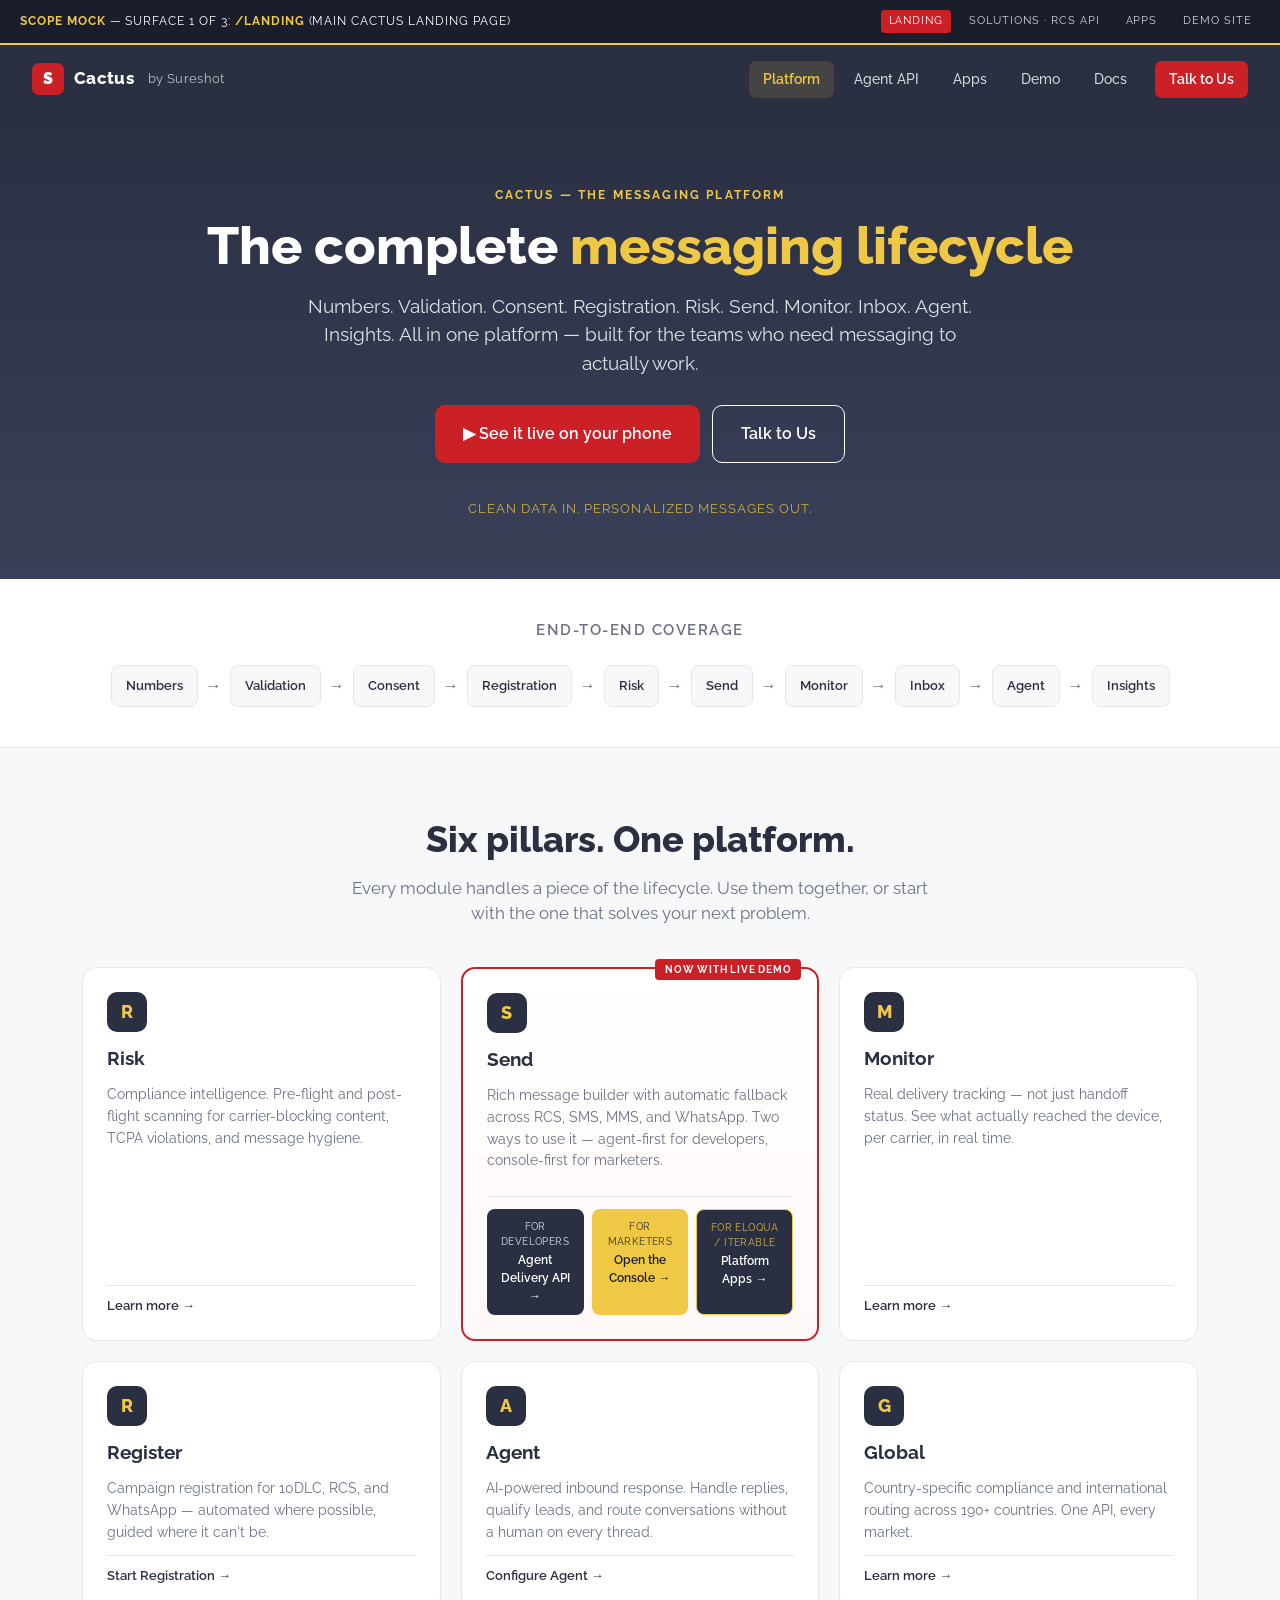
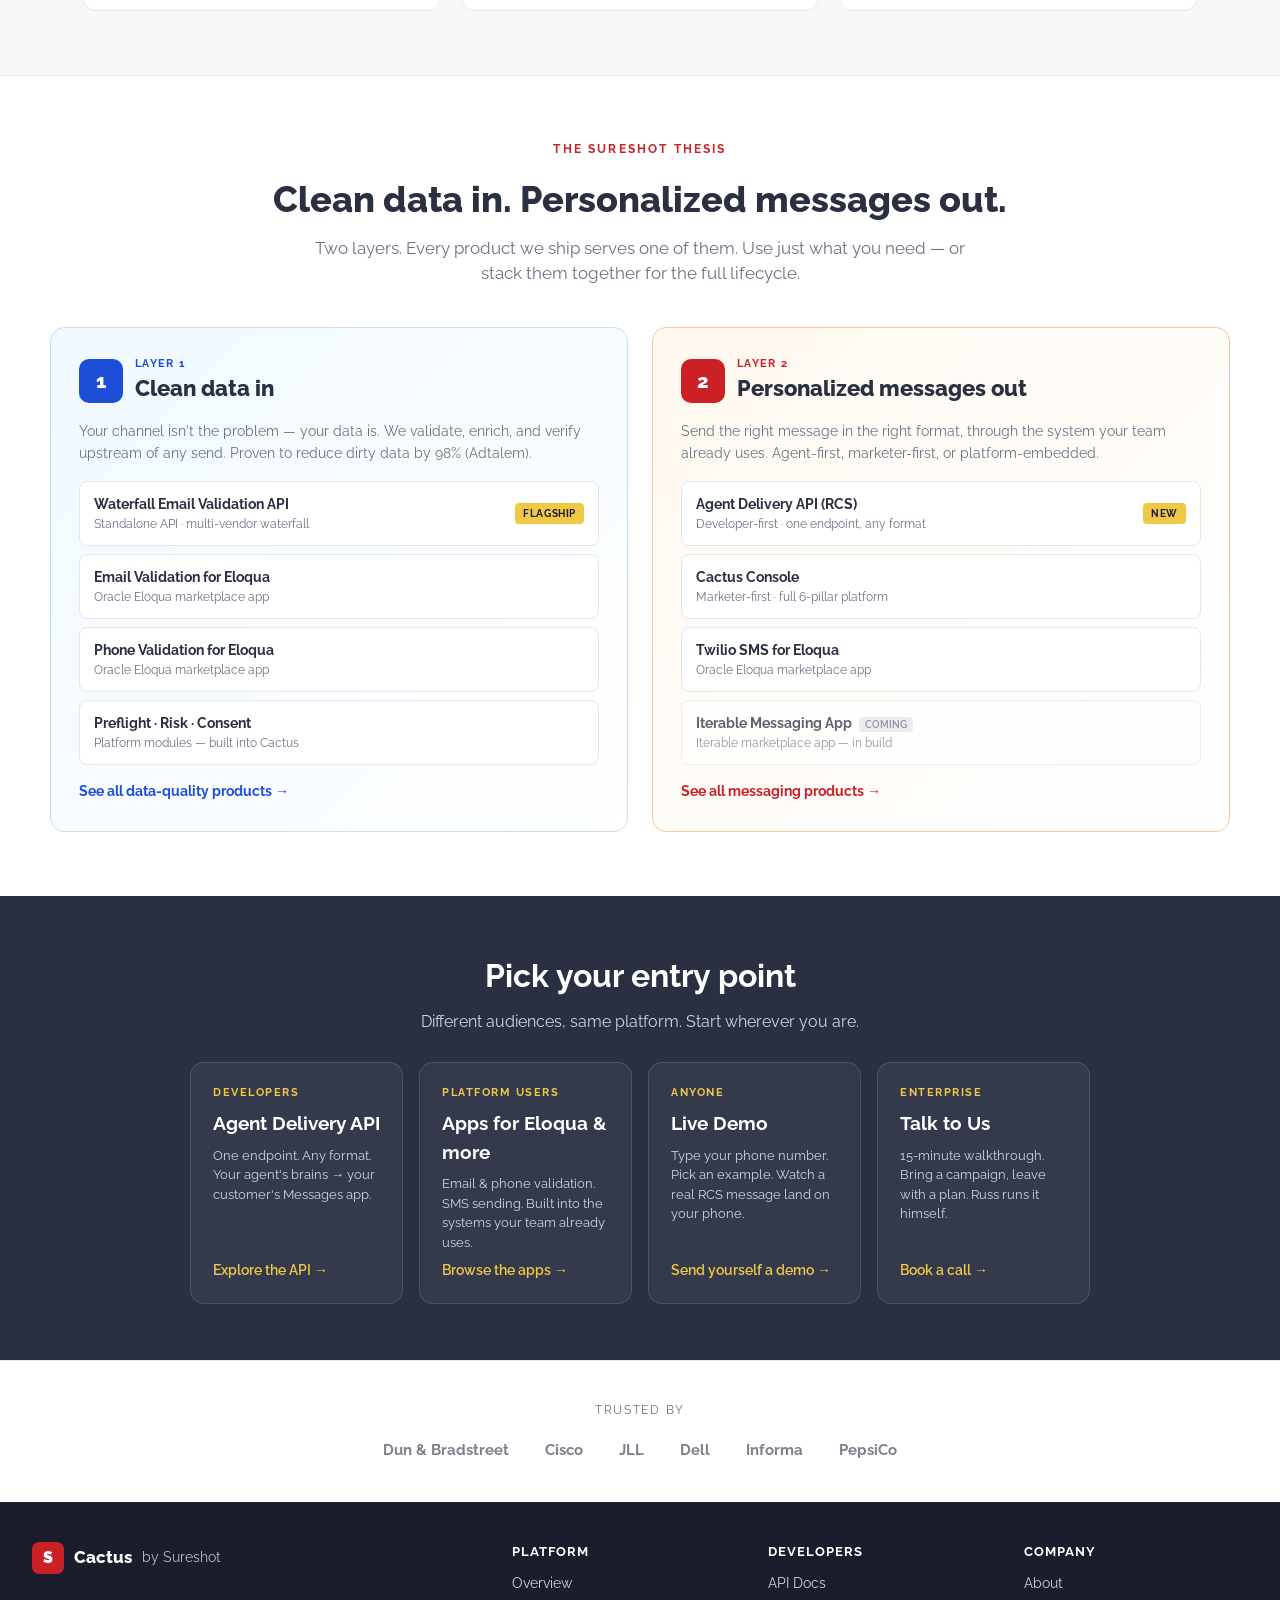
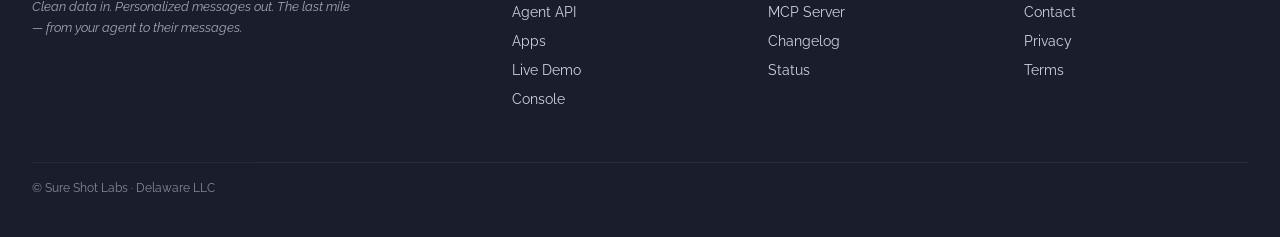
==== commit 28e34df0: "add apps.html surface + two-layer architecture section, unify nav with Apps link" ====
--- a/index.html
+++ b/index.html
@@ -66,6 +66,7 @@
   <div class="crumbs">
     <a href="./index.html" class="current">Landing</a>
     <a href="./rcs-api.html">Solutions · RCS API</a>
+    <a href="./apps.html">Apps</a>
     <a href="./demo.html">Demo Site</a>
   </div>
 </div>
@@ -78,6 +79,7 @@
   <div class="links">
     <a href="./index.html" class="active">Platform</a>
     <a href="./rcs-api.html">Agent API</a>
+    <a href="./apps.html">Apps</a>
     <a href="./demo.html">Demo</a>
     <a href="#">Docs</a>
     <a href="#" class="cta-nav">Talk to Us</a>
@@ -123,9 +125,10 @@
       <div class="icon">S</div>
       <h3>Send</h3>
       <p>Rich message builder with automatic fallback across RCS, SMS, MMS, and WhatsApp. Two ways to use it — agent-first for developers, console-first for marketers.</p>
-      <div class="split-cta">
+      <div class="split-cta" style="grid-template-columns:repeat(3,1fr);">
         <a class="dev" href="./rcs-api.html"><small>For developers</small>Agent Delivery API →</a>
         <a class="mkt" href="#"><small>For marketers</small>Open the Console →</a>
+        <a href="./apps.html" style="background:#2a2f42;color:#fff;padding:10px 12px;border-radius:8px;text-decoration:none;font-size:12px;font-weight:600;text-align:center;display:flex;flex-direction:column;gap:2px;border:1px solid #efc845;"><small style="opacity:0.7;font-weight:500;font-size:10px;letter-spacing:0.04em;text-transform:uppercase;color:#efc845;">For Eloqua / Iterable</small>Platform Apps →</a>
       </div>
     </div>
     <div class="pillar"><div class="icon">M</div><h3>Monitor</h3><p>Real delivery tracking — not just handoff status. See what actually reached the device, per carrier, in real time.</p><div class="pillar-links"><a href="#">Learn more →</a></div></div>
@@ -135,16 +138,103 @@
   </div>
 </section>
 
+<!-- Two-layer architecture — the manifesto visualized -->
+<section style="background:#fff;padding:64px 32px;border-top:1px solid var(--line);">
+  <div style="max-width:1180px;margin:0 auto;">
+    <div style="text-align:center;margin-bottom:40px;">
+      <div class="eyebrow">The Sureshot thesis</div>
+      <h2 style="font-size:36px;color:var(--navy);margin:0 0 10px;font-weight:800;">Clean data in. Personalized messages out.</h2>
+      <p style="color:var(--muted);font-size:17px;max-width:680px;margin:0 auto;">Two layers. Every product we ship serves one of them. Use just what you need — or stack them together for the full lifecycle.</p>
+    </div>
+
+    <div style="display:grid;grid-template-columns:1fr 1fr;gap:24px;">
+      <!-- Layer 1: Data quality -->
+      <div style="background:linear-gradient(135deg,#f0f9ff 0%,#fff 100%);border:1px solid #c7e0f4;border-radius:14px;padding:28px;">
+        <div style="display:flex;align-items:center;gap:12px;margin-bottom:16px;">
+          <div style="width:44px;height:44px;background:#1d4ed8;color:#fff;border-radius:10px;display:grid;place-items:center;font-weight:800;font-size:20px;">1</div>
+          <div>
+            <div style="font-size:11px;letter-spacing:0.12em;text-transform:uppercase;color:#1d4ed8;font-weight:700;">Layer 1</div>
+            <h3 style="margin:0;font-size:22px;color:var(--navy);font-weight:800;">Clean data in</h3>
+          </div>
+        </div>
+        <p style="color:var(--muted);font-size:14px;line-height:1.55;margin:0 0 16px;">Your channel isn't the problem — your data is. We validate, enrich, and verify upstream of any send. Proven to reduce dirty data by 98% (Adtalem).</p>
+        <div style="display:flex;flex-direction:column;gap:8px;">
+          <div style="background:#fff;border:1px solid #e5e7eb;border-radius:8px;padding:12px 14px;display:flex;justify-content:space-between;align-items:center;">
+            <div>
+              <div style="font-weight:700;font-size:14px;color:var(--navy);">Waterfall Email Validation API</div>
+              <div style="font-size:12px;color:var(--muted);">Standalone API · multi-vendor waterfall</div>
+            </div>
+            <span style="font-size:10px;background:var(--gold);color:var(--ink);padding:3px 8px;border-radius:4px;font-weight:700;letter-spacing:0.06em;text-transform:uppercase;">Flagship</span>
+          </div>
+          <div style="background:#fff;border:1px solid #e5e7eb;border-radius:8px;padding:12px 14px;">
+            <div style="font-weight:700;font-size:14px;color:var(--navy);">Email Validation for Eloqua</div>
+            <div style="font-size:12px;color:var(--muted);">Oracle Eloqua marketplace app</div>
+          </div>
+          <div style="background:#fff;border:1px solid #e5e7eb;border-radius:8px;padding:12px 14px;">
+            <div style="font-weight:700;font-size:14px;color:var(--navy);">Phone Validation for Eloqua</div>
+            <div style="font-size:12px;color:var(--muted);">Oracle Eloqua marketplace app</div>
+          </div>
+          <div style="background:#fff;border:1px solid #e5e7eb;border-radius:8px;padding:12px 14px;">
+            <div style="font-weight:700;font-size:14px;color:var(--navy);">Preflight · Risk · Consent</div>
+            <div style="font-size:12px;color:var(--muted);">Platform modules — built into Cactus</div>
+          </div>
+        </div>
+        <a href="./apps.html" style="display:inline-flex;margin-top:16px;color:#1d4ed8;font-weight:700;text-decoration:none;font-size:14px;">See all data-quality products →</a>
+      </div>
+
+      <!-- Layer 2: Messages out -->
+      <div style="background:linear-gradient(135deg,#fff8f0 0%,#fff 100%);border:1px solid #f4c7a2;border-radius:14px;padding:28px;">
+        <div style="display:flex;align-items:center;gap:12px;margin-bottom:16px;">
+          <div style="width:44px;height:44px;background:var(--red);color:#fff;border-radius:10px;display:grid;place-items:center;font-weight:800;font-size:20px;">2</div>
+          <div>
+            <div style="font-size:11px;letter-spacing:0.12em;text-transform:uppercase;color:var(--red);font-weight:700;">Layer 2</div>
+            <h3 style="margin:0;font-size:22px;color:var(--navy);font-weight:800;">Personalized messages out</h3>
+          </div>
+        </div>
+        <p style="color:var(--muted);font-size:14px;line-height:1.55;margin:0 0 16px;">Send the right message in the right format, through the system your team already uses. Agent-first, marketer-first, or platform-embedded.</p>
+        <div style="display:flex;flex-direction:column;gap:8px;">
+          <div style="background:#fff;border:1px solid #e5e7eb;border-radius:8px;padding:12px 14px;display:flex;justify-content:space-between;align-items:center;">
+            <div>
+              <div style="font-weight:700;font-size:14px;color:var(--navy);">Agent Delivery API (RCS)</div>
+              <div style="font-size:12px;color:var(--muted);">Developer-first · one endpoint, any format</div>
+            </div>
+            <span style="font-size:10px;background:var(--gold);color:var(--ink);padding:3px 8px;border-radius:4px;font-weight:700;letter-spacing:0.06em;text-transform:uppercase;">New</span>
+          </div>
+          <div style="background:#fff;border:1px solid #e5e7eb;border-radius:8px;padding:12px 14px;">
+            <div style="font-weight:700;font-size:14px;color:var(--navy);">Cactus Console</div>
+            <div style="font-size:12px;color:var(--muted);">Marketer-first · full 6-pillar platform</div>
+          </div>
+          <div style="background:#fff;border:1px solid #e5e7eb;border-radius:8px;padding:12px 14px;">
+            <div style="font-weight:700;font-size:14px;color:var(--navy);">Twilio SMS for Eloqua</div>
+            <div style="font-size:12px;color:var(--muted);">Oracle Eloqua marketplace app</div>
+          </div>
+          <div style="background:#fff;border:1px solid #e5e7eb;border-radius:8px;padding:12px 14px;opacity:0.75;">
+            <div style="font-weight:700;font-size:14px;color:var(--navy);">Iterable Messaging App <span style="font-size:10px;background:#e5e7eb;color:var(--muted);padding:2px 6px;border-radius:4px;margin-left:4px;font-weight:600;">COMING</span></div>
+            <div style="font-size:12px;color:var(--muted);">Iterable marketplace app — in build</div>
+          </div>
+        </div>
+        <a href="./apps.html" style="display:inline-flex;margin-top:16px;color:var(--red);font-weight:700;text-decoration:none;font-size:14px;">See all messaging products →</a>
+      </div>
+    </div>
+  </div>
+</section>
+
 <section class="cta-band">
   <h2>Pick your entry point</h2>
   <p>Different audiences, same platform. Start wherever you are.</p>
-  <div class="cta-trio">
+  <div class="cta-trio" style="grid-template-columns:repeat(4,1fr);">
     <a class="cta-card" href="./rcs-api.html">
       <div class="label">Developers</div>
       <h3>Agent Delivery API</h3>
       <p>One endpoint. Any format. Your agent's brains → your customer's Messages app.</p>
       <span class="arrow">Explore the API →</span>
     </a>
+    <a class="cta-card" href="./apps.html">
+      <div class="label">Platform users</div>
+      <h3>Apps for Eloqua &amp; more</h3>
+      <p>Email &amp; phone validation. SMS sending. Built into the systems your team already uses.</p>
+      <span class="arrow">Browse the apps →</span>
+    </a>
     <a class="cta-card" href="./demo.html">
       <div class="label">Anyone</div>
       <h3>Live Demo</h3>
@@ -152,7 +242,7 @@
       <span class="arrow">Send yourself a demo →</span>
     </a>
     <a class="cta-card" href="#">
-      <div class="label">Marketers / Enterprise</div>
+      <div class="label">Enterprise</div>
       <h3>Talk to Us</h3>
       <p>15-minute walkthrough. Bring a campaign, leave with a plan. Russ runs it himself.</p>
       <span class="arrow">Book a call →</span>
@@ -172,7 +262,7 @@
     <div class="brand-line"><span style="width:32px;height:32px;background:var(--red);border-radius:7px;display:grid;place-items:center;font-weight:900;font-size:16px;">S</span> Cactus <small style="opacity:0.7;font-weight:400;">by Sureshot</small></div>
     <p class="manifesto">Clean data in. Personalized messages out. The last mile — from your agent to their messages.</p>
   </div>
-  <div><h4>Platform</h4><ul><li><a href="./index.html">Overview</a></li><li><a href="./rcs-api.html">Agent API</a></li><li><a href="./demo.html">Live Demo</a></li><li><a href="#">Console</a></li></ul></div>
+  <div><h4>Platform</h4><ul><li><a href="./index.html">Overview</a></li><li><a href="./rcs-api.html">Agent API</a></li><li><a href="./apps.html">Apps</a></li><li><a href="./demo.html">Live Demo</a></li><li><a href="#">Console</a></li></ul></div>
   <div><h4>Developers</h4><ul><li><a href="#">API Docs</a></li><li><a href="#">MCP Server</a></li><li><a href="#">Changelog</a></li><li><a href="#">Status</a></li></ul></div>
   <div><h4>Company</h4><ul><li><a href="#">About</a></li><li><a href="#">Contact</a></li><li><a href="#">Privacy</a></li><li><a href="#">Terms</a></li></ul></div>
   <div class="copyright">© Sure Shot Labs · Delaware LLC</div>
